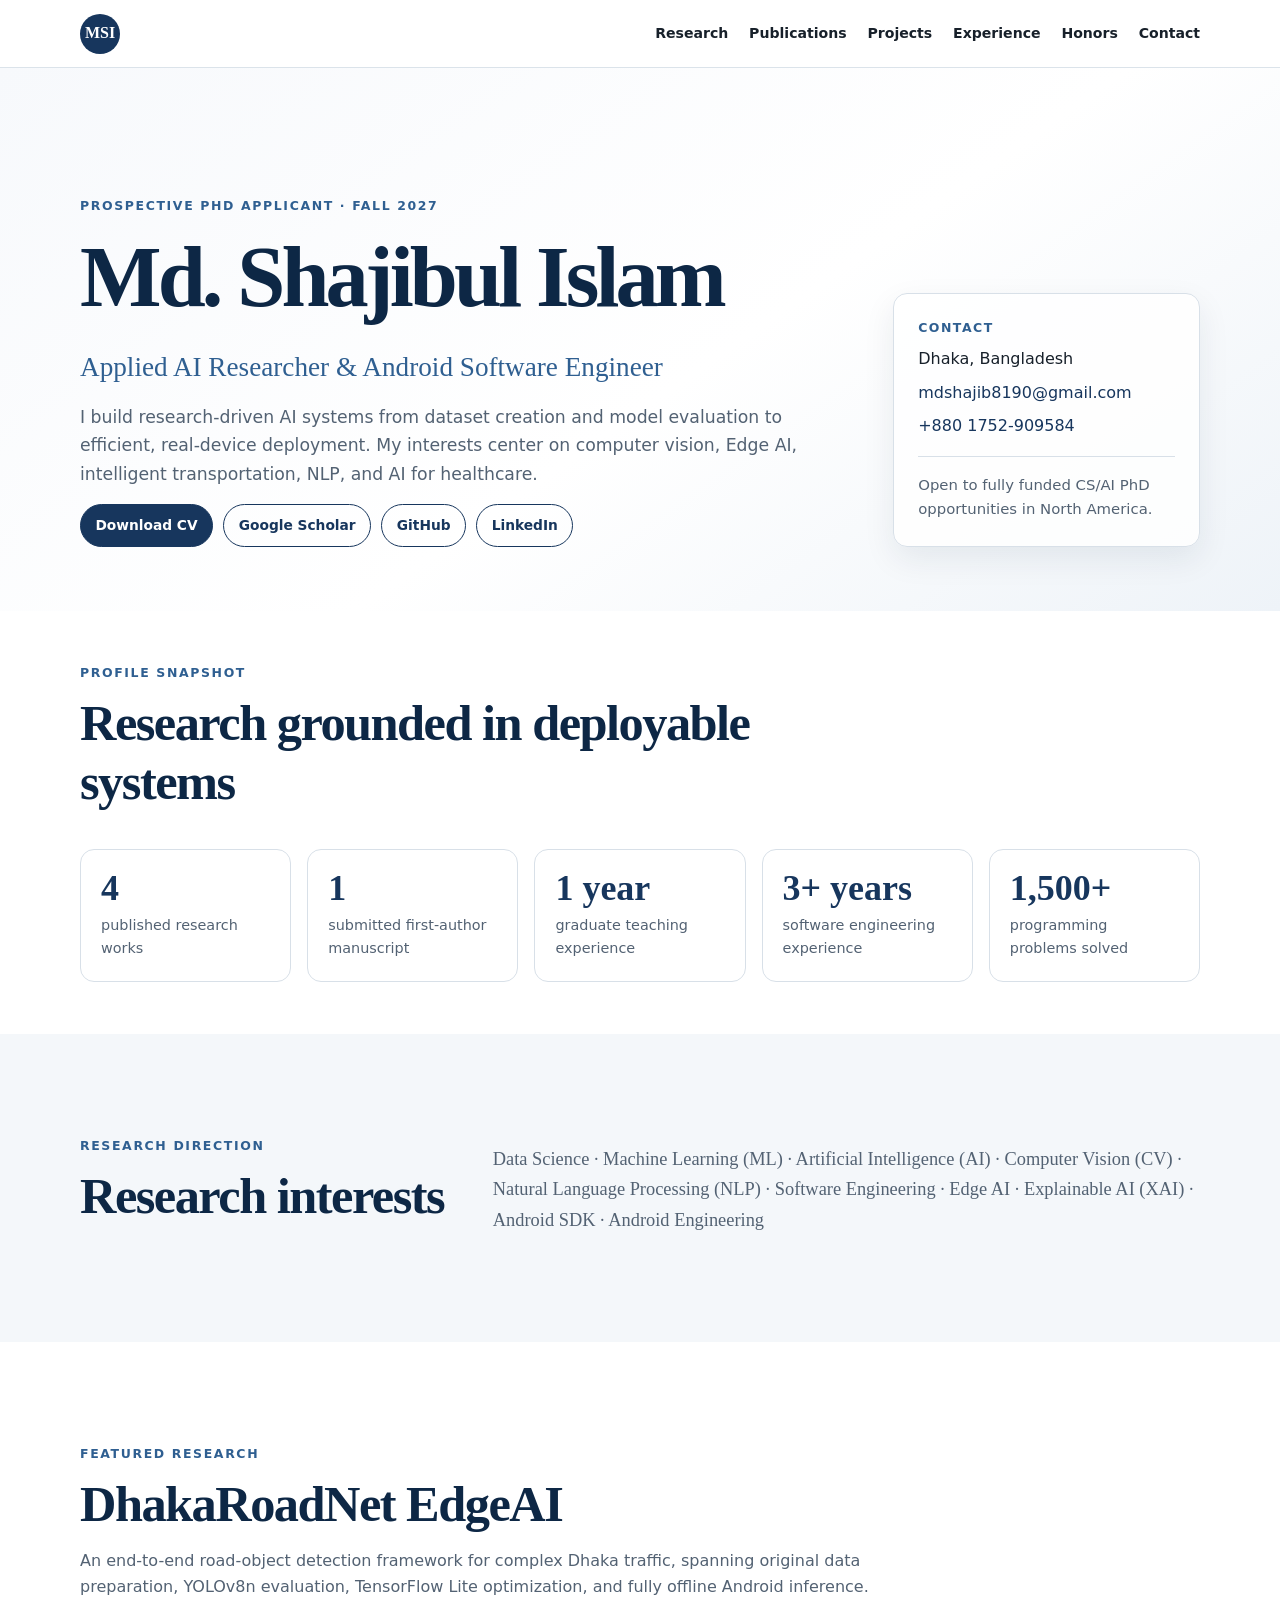
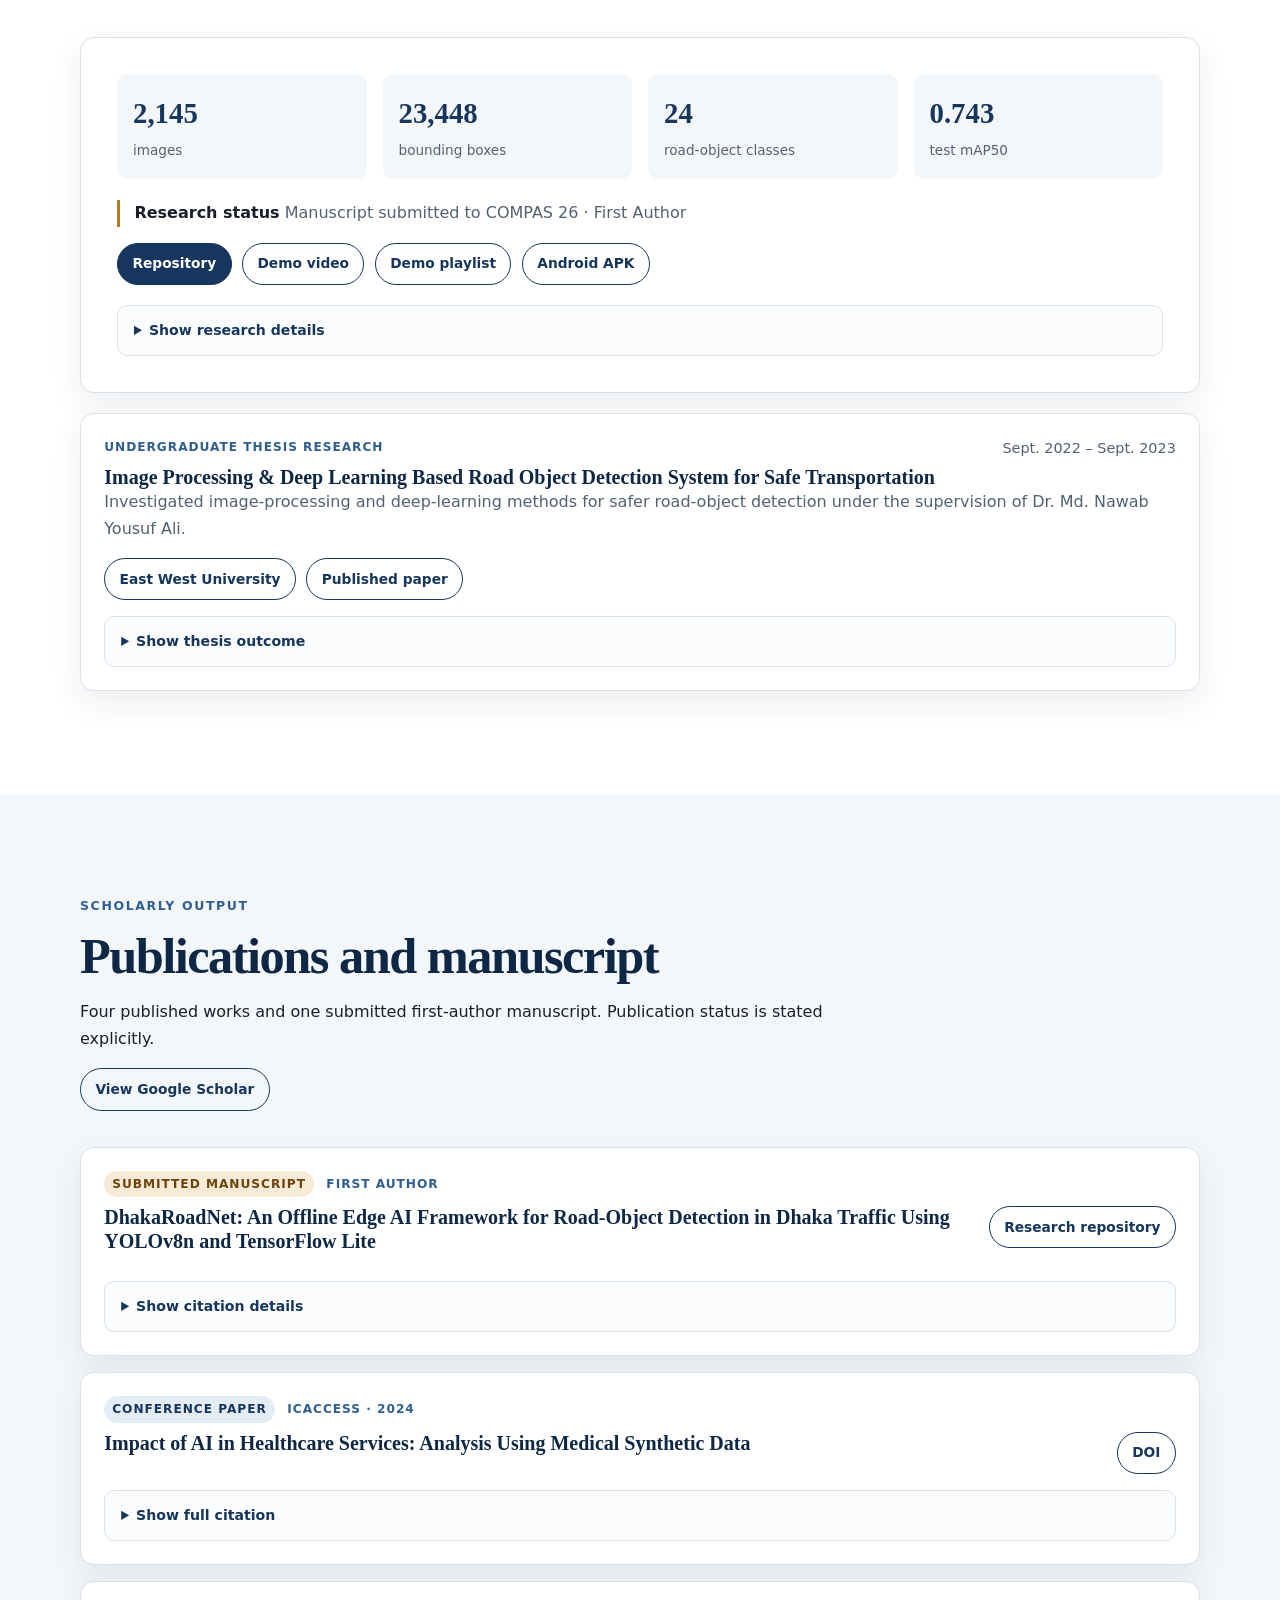
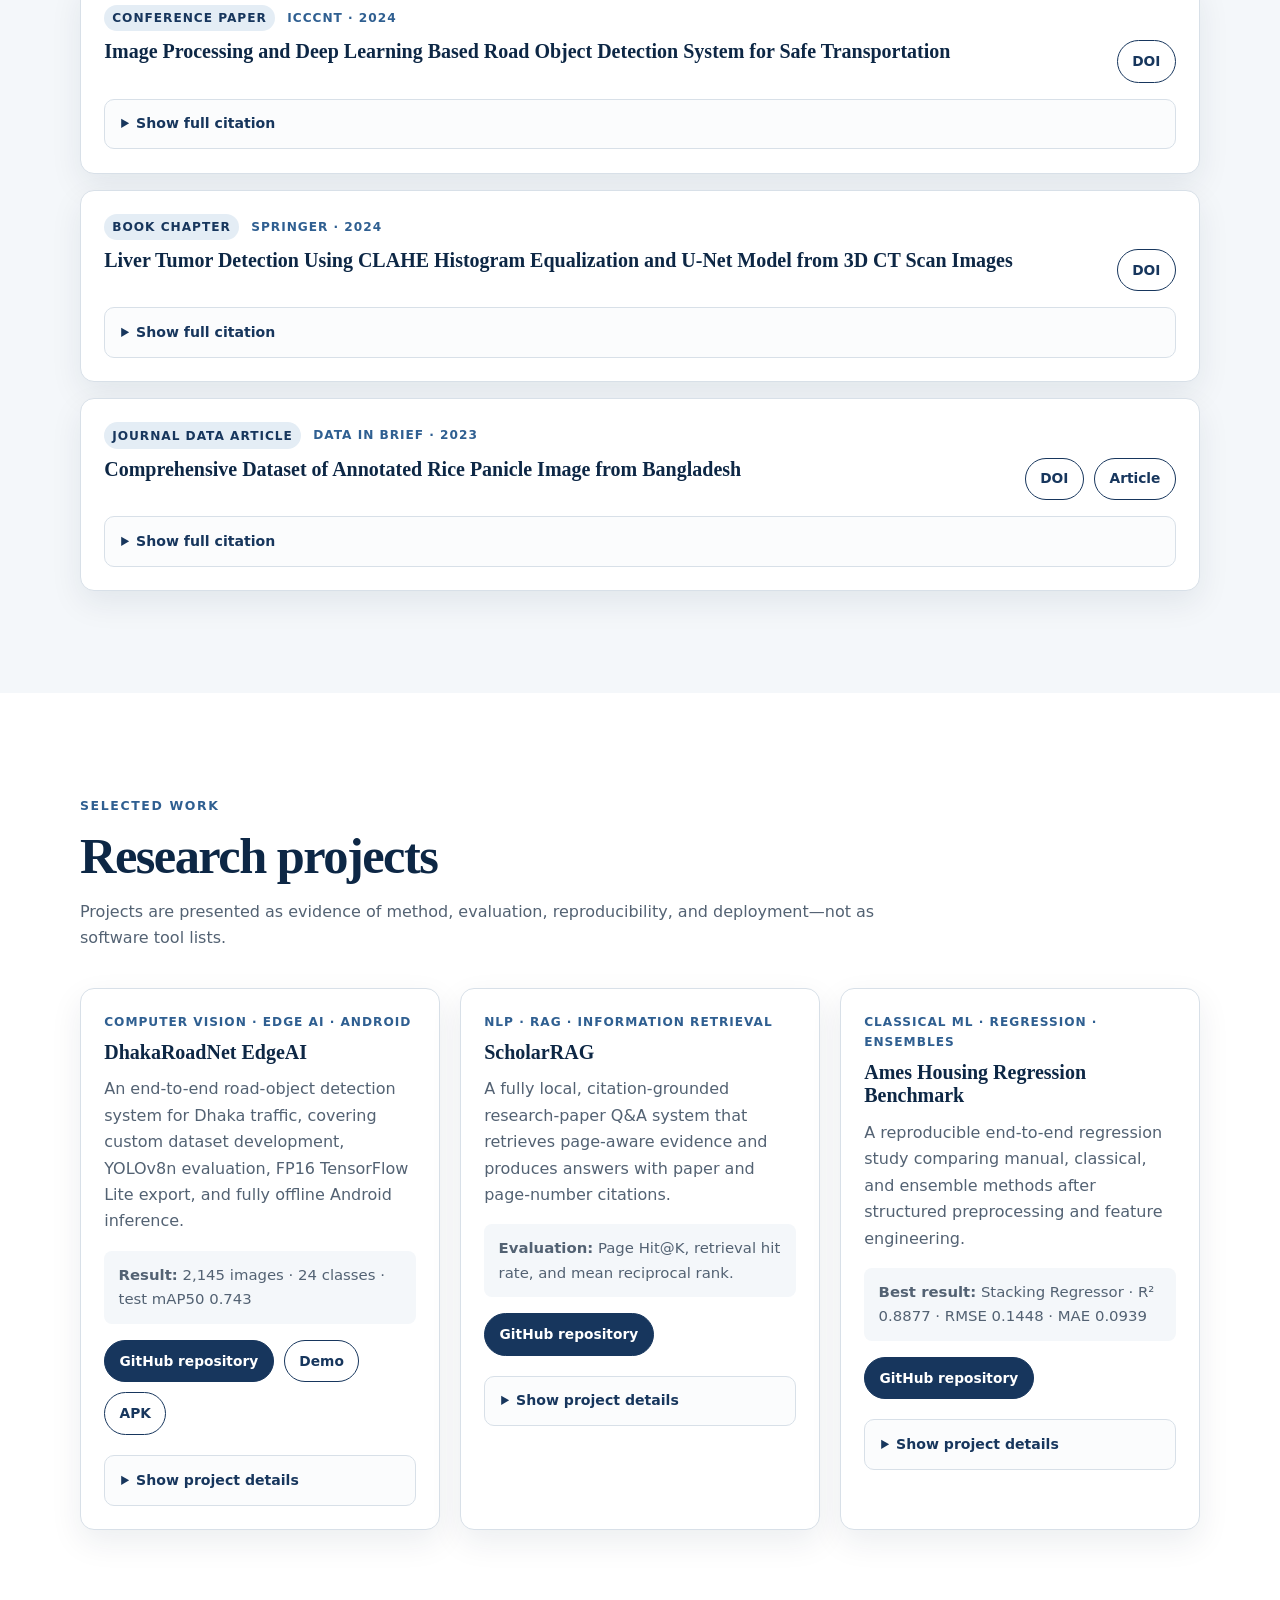
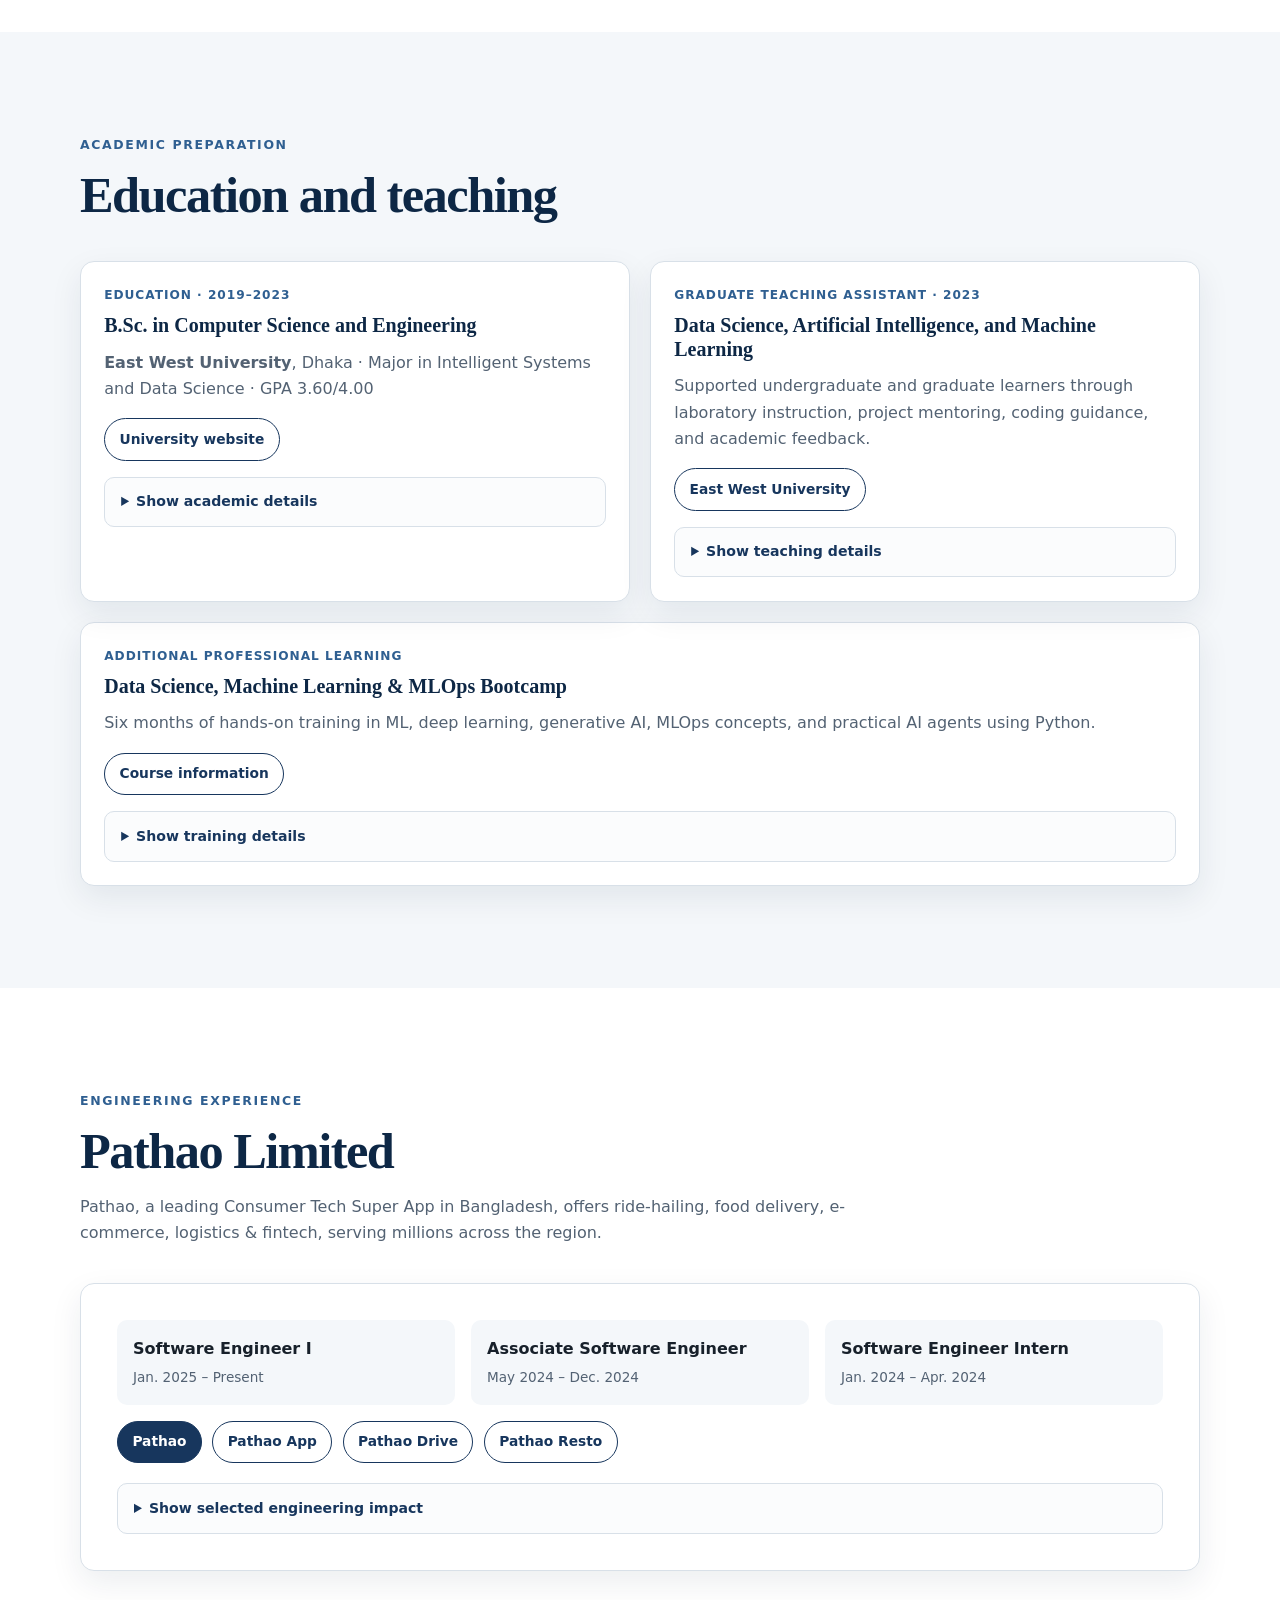
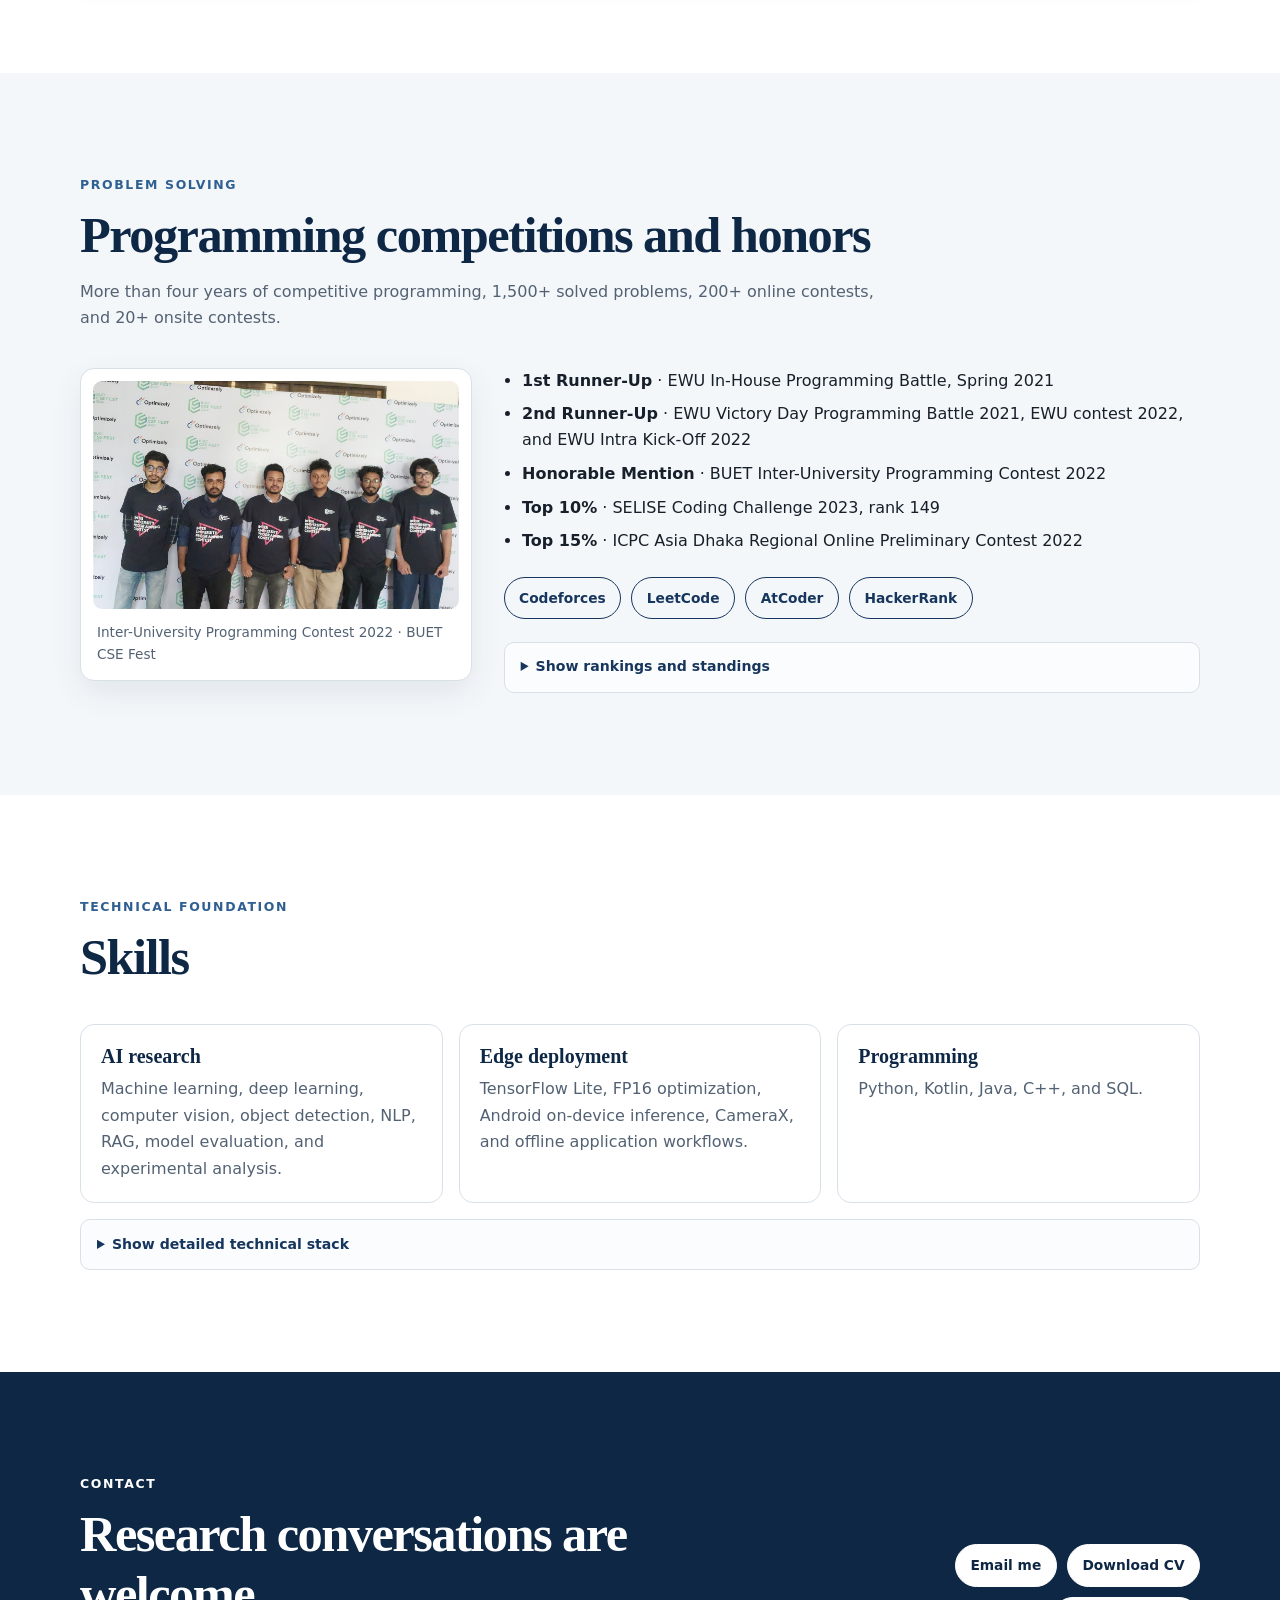
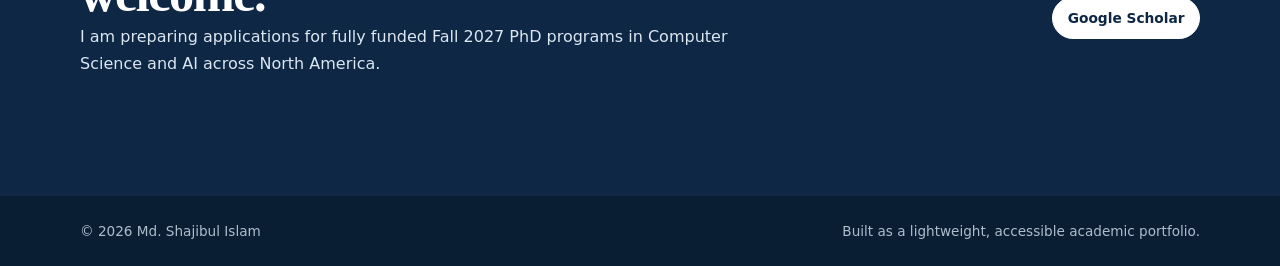
==== index.html @ d3da40a4 "Refine regional focus and Pathao links" ====
<!doctype html>
<html lang="en">
<head>
  <meta charset="utf-8">
  <meta name="viewport" content="width=device-width, initial-scale=1">
  <meta name="description" content="Academic portfolio of Md. Shajibul Islam, an applied AI researcher and software engineer working in computer vision, Edge AI, NLP, and intelligent transportation systems.">
  <meta name="author" content="Md. Shajibul Islam">
  <meta name="theme-color" content="#17365d">
  <meta property="og:title" content="Md. Shajibul Islam | Academic Portfolio">
  <meta property="og:description" content="Research, publications, teaching, and selected engineering work for Fall 2027 PhD applications.">
  <meta property="og:type" content="website">
  <meta property="og:url" content="https://shajibewucse19.github.io/portfolio/">
  <title>Md. Shajibul Islam | Academic Portfolio</title>
  <link rel="stylesheet" href="styles.css">
</head>
<body>
  <a class="skip-link" href="#main-content">Skip to main content</a>

  <header class="site-header">
    <nav class="nav container" aria-label="Primary navigation">
      <a class="nav-brand" href="#top" aria-label="Md. Shajibul Islam, home">MSI</a>
      <div class="nav-links">
        <a href="#research">Research</a>
        <a href="#publications">Publications</a>
        <a href="#projects">Projects</a>
        <a href="#experience">Experience</a>
        <a href="#honors">Honors</a>
        <a href="#contact">Contact</a>
      </div>
    </nav>
  </header>

  <main id="main-content">
    <section class="hero" id="top">
      <div class="container hero-grid">
        <div>
          <p class="eyebrow">Prospective PhD Applicant · Fall 2027</p>
          <h1>Md. Shajibul Islam</h1>
          <p class="hero-role">Applied AI Researcher &amp; Android Software Engineer</p>
          <p class="hero-copy">I build research-driven AI systems from dataset creation and model evaluation to efficient, real-device deployment. My interests center on computer vision, Edge AI, intelligent transportation, NLP, and AI for healthcare.</p>
          <div class="button-row hero-actions" aria-label="Primary profile links">
            <a class="button primary" href="assets/Md_Shajibul_Islam_CV.pdf" target="_blank" rel="noopener">Download CV</a>
            <a class="button" href="https://scholar.google.com/citations?user=aDyQxyoAAAAJ&amp;hl=en" target="_blank" rel="noopener">Google Scholar</a>
            <a class="button" href="https://github.com/ShajibEwuCse19" target="_blank" rel="noopener">GitHub</a>
            <a class="button" href="https://www.linkedin.com/in/shajibewucse19/" target="_blank" rel="noopener">LinkedIn</a>
          </div>
        </div>

        <aside class="contact-card" aria-label="Contact information">
          <p class="card-label">Contact</p>
          <p>Dhaka, Bangladesh</p>
          <p><a href="mailto:mdshajib8190@gmail.com">mdshajib8190@gmail.com</a></p>
          <p><a href="tel:+8801752909584">+880 1752-909584</a></p>
          <p class="availability">Open to fully funded CS/AI PhD opportunities in North America.</p>
        </aside>
      </div>
    </section>

    <section class="section compact-section" aria-labelledby="snapshot-title">
      <div class="container">
        <div class="section-heading">
          <p class="eyebrow">Profile snapshot</p>
          <h2 id="snapshot-title">Research grounded in deployable systems</h2>
        </div>
        <div class="stat-grid">
          <article class="stat"><strong>4</strong><span>published research works</span></article>
          <article class="stat"><strong>1</strong><span>submitted first-author manuscript</span></article>
          <article class="stat"><strong>1 year</strong><span>graduate teaching experience</span></article>
          <article class="stat"><strong>3+ years</strong><span>software engineering experience</span></article>
          <article class="stat"><strong>1,500+</strong><span>programming problems solved</span></article>
        </div>
      </div>
    </section>

    <section class="section soft" aria-labelledby="interests-title">
      <div class="container">
        <div class="section-heading inline-heading">
          <div>
            <p class="eyebrow">Research direction</p>
            <h2 id="interests-title">Research interests</h2>
          </div>
          <p>Data Science · Machine Learning (ML) · Artificial Intelligence (AI) · Computer Vision (CV) · Natural Language Processing (NLP) · Software Engineering · Edge AI · Explainable AI (XAI) · Android SDK · Android Engineering</p>
        </div>
      </div>
    </section>

    <section class="section" id="research" aria-labelledby="research-title">
      <div class="container">
        <div class="section-heading">
          <p class="eyebrow">Featured research</p>
          <h2 id="research-title">DhakaRoadNet EdgeAI</h2>
          <p>An end-to-end road-object detection framework for complex Dhaka traffic, spanning original data preparation, YOLOv8n evaluation, TensorFlow Lite optimization, and fully offline Android inference.</p>
        </div>

        <article class="feature-card">
          <div class="metric-grid" aria-label="DhakaRoadNet metrics">
            <div><strong>2,145</strong><span>images</span></div>
            <div><strong>23,448</strong><span>bounding boxes</span></div>
            <div><strong>24</strong><span>road-object classes</span></div>
            <div><strong>0.743</strong><span>test mAP50</span></div>
          </div>

          <p class="status"><span>Research status</span> Manuscript submitted to COMPAS 26 · First Author</p>

          <div class="button-row" aria-label="DhakaRoadNet links">
            <a class="button primary" href="https://github.com/ShajibEwuCse19/DhakaRoadNet-EdgeAI" target="_blank" rel="noopener">Repository</a>
            <a class="button" href="https://youtu.be/Eo7YuJk4OxI" target="_blank" rel="noopener">Demo video</a>
            <a class="button" href="https://youtube.com/playlist?list=PLGDauvi1YQZpz6C1_MwhnCCV78hUAxQ8P&amp;si=XkssZIbhC0CD2wXL" target="_blank" rel="noopener">Demo playlist</a>
            <a class="button" href="https://drive.google.com/file/d/1wwRxs1KPAC0pcS_NYQPe6BHcIzG3bBTd/view?usp=drive_link" target="_blank" rel="noopener">Android APK</a>
          </div>

          <details class="details-panel">
            <summary><span class="show-label">Show research details</span><span class="hide-label">Collapse research details</span></summary>
            <div class="details-content three-column">
              <div>
                <h3>Dataset</h3>
                <ul>
                  <li>1,754 training, 195 validation, and 196 test images.</li>
                  <li>Objects include buses, cars, people, rickshaws, motorbikes, potholes, crossings, speed breakers, CNGs, trucks, and vans.</li>
                  <li>Prepared and verified in YOLOv8 annotation format.</li>
                </ul>
              </div>
              <div>
                <h3>Model and evaluation</h3>
                <ul>
                  <li>YOLOv8n, 640 × 640 input, 120 epochs, batch size 16, AdamW.</li>
                  <li>3,015,528 parameters.</li>
                  <li>Validation mAP50: 0.798; test mAP50: 0.743.</li>
                  <li>Validation, testing, and weak-class analysis included.</li>
                </ul>
              </div>
              <div>
                <h3>Edge deployment</h3>
                <ul>
                  <li>Exported as TensorFlow Lite FP16 after Gradio testing.</li>
                  <li>Runs without a server or API dependency.</li>
                  <li>Supports gallery images, camera capture, live video, result saving, and annotation details.</li>
                </ul>
              </div>
            </div>
          </details>
        </article>

        <article class="entry-card thesis-card">
          <div class="entry-topline">
            <div>
              <p class="entry-type">Undergraduate thesis research</p>
              <h3>Image Processing &amp; Deep Learning Based Road Object Detection System for Safe Transportation</h3>
            </div>
            <span>Sept. 2022 – Sept. 2023</span>
          </div>
          <p>Investigated image-processing and deep-learning methods for safer road-object detection under the supervision of Dr. Md. Nawab Yousuf Ali.</p>
          <div class="button-row">
            <a class="button" href="https://www.ewubd.edu/" target="_blank" rel="noopener">East West University</a>
            <a class="button" href="https://doi.org/10.1109/ICCCNT61001.2024.10726014" target="_blank" rel="noopener">Published paper</a>
          </div>
          <details class="details-panel compact-details">
            <summary><span class="show-label">Show thesis outcome</span><span class="hide-label">Collapse thesis outcome</span></summary>
            <div class="details-content"><p>The thesis work subsequently appeared at the 2024 15th International Conference on Computing Communication and Networking Technologies (ICCCNT).</p></div>
          </details>
        </article>
      </div>
    </section>

    <section class="section soft" id="publications" aria-labelledby="publications-title">
      <div class="container">
        <div class="section-heading">
          <p class="eyebrow">Scholarly output</p>
          <h2 id="publications-title">Publications and manuscript</h2>
          <p>Four published works and one submitted first-author manuscript. Publication status is stated explicitly.</p>
          <div class="button-row"><a class="button" href="https://scholar.google.com/citations?user=aDyQxyoAAAAJ&amp;hl=en" target="_blank" rel="noopener">View Google Scholar</a></div>
        </div>

        <div class="publication-list">
          <article class="publication-card">
            <p class="publication-meta"><span class="badge submitted">Submitted manuscript</span> First Author</p>
            <h3>DhakaRoadNet: An Offline Edge AI Framework for Road-Object Detection in Dhaka Traffic Using YOLOv8n and TensorFlow Lite</h3>
            <div class="button-row"><a class="button" href="https://github.com/ShajibEwuCse19/DhakaRoadNet-EdgeAI" target="_blank" rel="noopener">Research repository</a></div>
            <details class="details-panel compact-details">
              <summary><span class="show-label">Show citation details</span><span class="hide-label">Collapse citation details</span></summary>
              <div class="details-content"><p>Manuscript submitted to COMPAS 26; First Author.</p></div>
            </details>
          </article>

          <article class="publication-card">
            <p class="publication-meta"><span class="badge">Conference paper</span> iCACCESS · 2024</p>
            <h3>Impact of AI in Healthcare Services: Analysis Using Medical Synthetic Data</h3>
            <div class="button-row"><a class="button" href="https://doi.org/10.1109/iCACCESS61735.2024.10499613" target="_blank" rel="noopener">DOI</a></div>
            <details class="details-panel compact-details">
              <summary><span class="show-label">Show full citation</span><span class="hide-label">Collapse full citation</span></summary>
              <div class="details-content"><p>R. Gani et al., “Impact of AI in Healthcare Services: Analysis Using Medical Synthetic Data,” <em>2024 International Conference on Advances in Computing, Communication, Electrical, and Smart Systems (iCACCESS)</em>, Dhaka, Bangladesh, 2024, pp. 1–6.</p></div>
            </details>
          </article>

          <article class="publication-card">
            <p class="publication-meta"><span class="badge">Conference paper</span> ICCCNT · 2024</p>
            <h3>Image Processing and Deep Learning Based Road Object Detection System for Safe Transportation</h3>
            <div class="button-row"><a class="button" href="https://doi.org/10.1109/ICCCNT61001.2024.10726014" target="_blank" rel="noopener">DOI</a></div>
            <details class="details-panel compact-details">
              <summary><span class="show-label">Show full citation</span><span class="hide-label">Collapse full citation</span></summary>
              <div class="details-content"><p>R. H. Prito, M. S. Hossain, <strong>M. S. Islam</strong>, M. Meem, and M. N. Y. Ali, “Image Processing and Deep Learning Based Road Object Detection System for Safe Transportation,” <em>2024 15th International Conference on Computing Communication and Networking Technologies (ICCCNT)</em>, Kamand, India, 2024, pp. 1–7.</p></div>
            </details>
          </article>

          <article class="publication-card">
            <p class="publication-meta"><span class="badge">Book chapter</span> Springer · 2024</p>
            <h3>Liver Tumor Detection Using CLAHE Histogram Equalization and U-Net Model from 3D CT Scan Images</h3>
            <div class="button-row"><a class="button" href="https://doi.org/10.1007/978-3-031-73324-6_9" target="_blank" rel="noopener">DOI</a></div>
            <details class="details-panel compact-details">
              <summary><span class="show-label">Show full citation</span><span class="hide-label">Collapse full citation</span></summary>
              <div class="details-content"><p>R. H. Prito, M. S. Hossain, <strong>M. S. Islam</strong>, M. Meem, and A. W. Reza, “Liver Tumor Detection Using CLAHE Histogram Equalization and U-Net Model from 3D CT Scan Images,” in <em>Intelligent Computing and Optimization</em>, Lecture Notes in Networks and Systems, vol. 1169, Springer, 2024.</p></div>
            </details>
          </article>

          <article class="publication-card">
            <p class="publication-meta"><span class="badge">Journal data article</span> Data in Brief · 2023</p>
            <h3>Comprehensive Dataset of Annotated Rice Panicle Image from Bangladesh</h3>
            <div class="button-row">
              <a class="button" href="https://doi.org/10.1016/j.dib.2023.109772" target="_blank" rel="noopener">DOI</a>
              <a class="button" href="https://www.sciencedirect.com/science/article/pii/S2352340923008399" target="_blank" rel="noopener">Article</a>
            </div>
            <details class="details-panel compact-details">
              <summary><span class="show-label">Show full citation</span><span class="hide-label">Collapse full citation</span></summary>
              <div class="details-content"><p>M. R. A. Rashid, M. S. Hossain, M. Fahim, <strong>M. S. Islam</strong>, T.-E. Alindo, R. H. Prito, M. S. A. Sheikh, M. S. Ali, M. Hasan, and M. Islam, “Comprehensive Dataset of Annotated Rice Panicle Image from Bangladesh,” <em>Data in Brief</em>, vol. 51, art. 109772, 2023.</p></div>
            </details>
          </article>
        </div>
      </div>
    </section>

    <section class="section" id="projects" aria-labelledby="projects-title">
      <div class="container">
        <div class="section-heading">
          <p class="eyebrow">Selected work</p>
          <h2 id="projects-title">Research projects</h2>
          <p>Projects are presented as evidence of method, evaluation, reproducibility, and deployment—not as software tool lists.</p>
        </div>

        <div class="card-grid project-grid">
          <article class="entry-card">
            <p class="entry-type">Computer Vision · Edge AI · Android</p>
            <h3>DhakaRoadNet EdgeAI</h3>
            <p>An end-to-end road-object detection system for Dhaka traffic, covering custom dataset development, YOLOv8n evaluation, FP16 TensorFlow Lite export, and fully offline Android inference.</p>
            <p class="result-line"><strong>Result:</strong> 2,145 images · 24 classes · test mAP50 0.743</p>
            <div class="button-row">
              <a class="button primary" href="https://github.com/ShajibEwuCse19/DhakaRoadNet-EdgeAI" target="_blank" rel="noopener">GitHub repository</a>
              <a class="button" href="https://youtu.be/Eo7YuJk4OxI" target="_blank" rel="noopener">Demo</a>
              <a class="button" href="https://drive.google.com/file/d/1wwRxs1KPAC0pcS_NYQPe6BHcIzG3bBTd/view?usp=drive_link" target="_blank" rel="noopener">APK</a>
            </div>
            <details class="details-panel">
              <summary><span class="show-label">Show project details</span><span class="hide-label">Collapse project details</span></summary>
              <div class="details-content">
                <ul>
                  <li>Prepared 23,448 annotated objects across 24 traffic-related classes.</li>
                  <li>Achieved validation mAP50 0.798 and test mAP50 0.743 with YOLOv8n.</li>
                  <li>Deployed gallery, camera, and live-video detection without a server dependency.</li>
                  <li>Manuscript submitted to COMPAS 26; First Author.</li>
                </ul>
              </div>
            </details>
          </article>

          <article class="entry-card">
            <p class="entry-type">NLP · RAG · Information Retrieval</p>
            <h3>ScholarRAG</h3>
            <p>A fully local, citation-grounded research-paper Q&amp;A system that retrieves page-aware evidence and produces answers with paper and page-number citations.</p>
            <p class="result-line"><strong>Evaluation:</strong> Page Hit@K, retrieval hit rate, and mean reciprocal rank.</p>
            <div class="button-row"><a class="button primary" href="https://github.com/ShajibEwuCse19/ScholarRAG-ChatBot" target="_blank" rel="noopener">GitHub repository</a></div>
            <details class="details-panel">
              <summary><span class="show-label">Show project details</span><span class="hide-label">Collapse project details</span></summary>
              <div class="details-content">
                <ul>
                  <li>Extracts PDF text with 1-based page metadata and creates overlapping chunks without mixing pages.</li>
                  <li>Uses all-MiniLM-L6-v2 embeddings, persistent ChromaDB storage, and semantic retrieval.</li>
                  <li>Integrates a local Ollama-hosted llama3.2:3b model for streamed, grounded answers.</li>
                  <li>Includes Gradio interaction, batch ingestion, retrieval evaluation, and offline automated tests with mocked dependencies.</li>
                  <li>Keeps papers, vectors, questions, and outputs on the user’s device.</li>
                </ul>
                <p class="workflow">PDF → page-aware chunks → embeddings → ChromaDB → retrieval → grounded prompt → local LLM → cited answer</p>
              </div>
            </details>
          </article>

          <article class="entry-card">
            <p class="entry-type">Classical ML · Regression · Ensembles</p>
            <h3>Ames Housing Regression Benchmark</h3>
            <p>A reproducible end-to-end regression study comparing manual, classical, and ensemble methods after structured preprocessing and feature engineering.</p>
            <p class="result-line"><strong>Best result:</strong> Stacking Regressor · R² 0.8877 · RMSE 0.1448 · MAE 0.0939</p>
            <div class="button-row"><a class="button primary" href="https://github.com/ShajibEwuCse19/Ames-Housing-Regression-Benchmark" target="_blank" rel="noopener">GitHub repository</a></div>
            <details class="details-panel">
              <summary><span class="show-label">Show project details</span><span class="hide-label">Collapse project details</span></summary>
              <div class="details-content">
                <ul>
                  <li>Implemented linear regression from scratch using gradient descent.</li>
                  <li>Compared linear regression, KNN, decision tree, SVR, and random forest models.</li>
                  <li>Evaluated AdaBoost, bagging, stacking, and voting ensembles.</li>
                  <li>Included model persistence, performance visualization, and reproducible notebooks.</li>
                </ul>
              </div>
            </details>
          </article>
        </div>
      </div>
    </section>

    <section class="section soft" id="education" aria-labelledby="education-title">
      <div class="container">
        <div class="section-heading">
          <p class="eyebrow">Academic preparation</p>
          <h2 id="education-title">Education and teaching</h2>
        </div>

        <div class="card-grid two-column-cards">
          <article class="entry-card">
            <p class="entry-type">Education · 2019–2023</p>
            <h3>B.Sc. in Computer Science and Engineering</h3>
            <p><strong>East West University</strong>, Dhaka · Major in Intelligent Systems and Data Science · GPA 3.60/4.00</p>
            <div class="button-row"><a class="button" href="https://www.ewubd.edu/" target="_blank" rel="noopener">University website</a></div>
            <details class="details-panel compact-details">
              <summary><span class="show-label">Show academic details</span><span class="hide-label">Collapse academic details</span></summary>
              <div class="details-content"><p><strong>Thesis:</strong> Image Processing &amp; Deep Learning Based Road Object Detection System for Safe Transportation.<br><strong>Supervisor:</strong> Dr. Md. Nawab Yousuf Ali.</p></div>
            </details>
          </article>

          <article class="entry-card">
            <p class="entry-type">Graduate Teaching Assistant · 2023</p>
            <h3>Data Science, Artificial Intelligence, and Machine Learning</h3>
            <p>Supported undergraduate and graduate learners through laboratory instruction, project mentoring, coding guidance, and academic feedback.</p>
            <div class="button-row"><a class="button" href="https://www.ewubd.edu/" target="_blank" rel="noopener">East West University</a></div>
            <details class="details-panel compact-details">
              <summary><span class="show-label">Show teaching details</span><span class="hide-label">Collapse teaching details</span></summary>
              <div class="details-content">
                <ul>
                  <li>Explained course concepts and practical applications in lab sessions.</li>
                  <li>Guided coding assignments, debugging, semester projects, and research papers.</li>
                  <li>Reviewed academic writing, citation practice, conference submissions, and journal manuscripts.</li>
                  <li>Encouraged critical thinking, peer learning, and collaborative project work.</li>
                </ul>
              </div>
            </details>
          </article>
        </div>

        <article class="entry-card learning-card">
          <p class="entry-type">Additional professional learning</p>
          <h3>Data Science, Machine Learning &amp; MLOps Bootcamp</h3>
          <p>Six months of hands-on training in ML, deep learning, generative AI, MLOps concepts, and practical AI agents using Python.</p>
          <div class="button-row"><a class="button" href="https://www.bongodev.com/courses/machine-learning" target="_blank" rel="noopener">Course information</a></div>
          <details class="details-panel compact-details">
            <summary><span class="show-label">Show training details</span><span class="hide-label">Collapse training details</span></summary>
            <div class="details-content"><p>Instructor: Masum Bhuiyan, Lecturer at Jahangirnagar University and former ML Engineer at Samsung Research.</p></div>
          </details>
        </article>
      </div>
    </section>

    <section class="section" id="experience" aria-labelledby="experience-title">
      <div class="container">
        <div class="section-heading">
          <p class="eyebrow">Engineering experience</p>
          <h2 id="experience-title">Pathao Limited</h2>
          <p>Pathao, a leading Consumer Tech Super App in Bangladesh, offers ride-hailing, food delivery, e-commerce, logistics &amp; fintech, serving millions across the region.</p>
        </div>

        <article class="feature-card experience-card">
          <div class="timeline-summary">
            <div><strong>Software Engineer I</strong><span>Jan. 2025 – Present</span></div>
            <div><strong>Associate Software Engineer</strong><span>May 2024 – Dec. 2024</span></div>
            <div><strong>Software Engineer Intern</strong><span>Jan. 2024 – Apr. 2024</span></div>
          </div>
          <div class="button-row">
            <a class="button primary" href="https://pathao.com/?lang=en" target="_blank" rel="noopener">Pathao</a>
            <a class="button" href="https://play.google.com/store/apps/details?id=com.pathao.user&amp;hl=en" target="_blank" rel="noopener">Pathao App</a>
            <a class="button" href="https://play.google.com/store/apps/details?id=com.pathao.driver&amp;hl=en" target="_blank" rel="noopener">Pathao Drive</a>
            <a class="button" href="https://play.google.com/store/apps/details?id=com.pathao.resto&amp;hl=en&amp;pli=1" target="_blank" rel="noopener">Pathao Resto</a>
          </div>
          <details class="details-panel">
            <summary><span class="show-label">Show selected engineering impact</span><span class="hide-label">Collapse engineering impact</span></summary>
            <div class="details-content two-column-detail">
              <div>
                <h3>Selected contributions</h3>
                <ul>
                  <li>Contributed to a PIN-based ride workflow designed to connect drivers and users under limited or unavailable user internet access.</li>
                  <li>Worked on pickup/destination selection, map polylines, rider availability, distance calculation, and fare-estimation integrations.</li>
                  <li>Supported faster driver onboarding and production ride-flow improvements.</li>
                  <li>Contributed to internal SDK reliability, transaction processing, and system visibility.</li>
                </ul>
              </div>
              <div>
                <h3>Engineering foundation</h3>
                <p>Kotlin, Java, Android SDK, Jetpack Compose, Coroutines and Flow, Retrofit, OkHttp, Room, Dagger/Hilt, MVVM/MVP/MVI, concurrency, background work, and performance optimization.</p>
              </div>
            </div>
          </details>
        </article>
      </div>
    </section>

    <section class="section soft" id="honors" aria-labelledby="honors-title">
      <div class="container">
        <div class="section-heading">
          <p class="eyebrow">Problem solving</p>
          <h2 id="honors-title">Programming competitions and honors</h2>
          <p>More than four years of competitive programming, 1,500+ solved problems, 200+ online contests, and 20+ onsite contests.</p>
        </div>

        <div class="honors-layout">
          <figure class="honors-photo">
            <img src="assets/buet-cse-fest.jpg" alt="Md. Shajibul Islam participating in the 2022 BUET CSE Fest Inter-University Programming Contest" loading="lazy">
            <figcaption>Inter-University Programming Contest 2022 · BUET CSE Fest</figcaption>
          </figure>

          <div>
            <ul class="highlight-list">
              <li><strong>1st Runner-Up</strong> · EWU In-House Programming Battle, Spring 2021</li>
              <li><strong>2nd Runner-Up</strong> · EWU Victory Day Programming Battle 2021, EWU contest 2022, and EWU Intra Kick-Off 2022</li>
              <li><strong>Honorable Mention</strong> · BUET Inter-University Programming Contest 2022</li>
              <li><strong>Top 10%</strong> · SELISE Coding Challenge 2023, rank 149</li>
              <li><strong>Top 15%</strong> · ICPC Asia Dhaka Regional Online Preliminary Contest 2022</li>
            </ul>

            <div class="button-row profile-buttons" aria-label="Competitive programming profiles">
              <a class="button" href="https://codeforces.com/profile/Sparr0w_2023" target="_blank" rel="noopener">Codeforces</a>
              <a class="button" href="https://leetcode.com/u/ShajibEwuCse19/" target="_blank" rel="noopener">LeetCode</a>
              <a class="button" href="https://atcoder.jp/users/ShajibEwuCse19" target="_blank" rel="noopener">AtCoder</a>
              <a class="button" href="https://www.hackerrank.com/profile/ShajibEwuCse19" target="_blank" rel="noopener">HackerRank</a>
            </div>

            <details class="details-panel">
              <summary><span class="show-label">Show rankings and standings</span><span class="hide-label">Collapse rankings and standings</span></summary>
              <div class="details-content">
                <div class="standing-links">
                  <a href="https://toph.co/c/selise-coding-challenge-2023/standings?start=0" target="_blank" rel="noopener">SELISE 2023 standings</a>
                  <a href="https://coderoj.com/c/ewu-intra-kick-off-contest-fall-2022/arena/standings" target="_blank" rel="noopener">EWU Kick-Off 2022 standings</a>
                  <a href="https://www.coderoj.com/c/ewu-in-house-battle-2021/standings" target="_blank" rel="noopener">EWU Victory Day 2021 standings</a>
                  <a href="https://coderoj.com/c/ieee-day-ewu-cs-branch-programming-contest-2021/arena/standings" target="_blank" rel="noopener">IEEE Day 2021 standings</a>
                  <a href="https://toph.co/c/ewu-in-house-programming-battle-spring-2021/standings" target="_blank" rel="noopener">EWU Spring 2021 standings</a>
                </div>
                <p>Additional result: 4th in the junior section and 10th individually at the IEEE Day EWU Student Branch Programming Contest 2021.</p>
              </div>
            </details>
          </div>
        </div>
      </div>
    </section>

    <section class="section" id="skills" aria-labelledby="skills-title">
      <div class="container">
        <div class="section-heading">
          <p class="eyebrow">Technical foundation</p>
          <h2 id="skills-title">Skills</h2>
        </div>
        <div class="skill-grid">
          <article><h3>AI research</h3><p>Machine learning, deep learning, computer vision, object detection, NLP, RAG, model evaluation, and experimental analysis.</p></article>
          <article><h3>Edge deployment</h3><p>TensorFlow Lite, FP16 optimization, Android on-device inference, CameraX, and offline application workflows.</p></article>
          <article><h3>Programming</h3><p>Python, Kotlin, Java, C++, and SQL.</p></article>
        </div>
        <details class="details-panel skills-details">
          <summary><span class="show-label">Show detailed technical stack</span><span class="hide-label">Collapse technical stack</span></summary>
          <div class="details-content three-column">
            <div><h3>ML and data</h3><p>PyTorch, scikit-learn, OpenCV, YOLOv8, NumPy, pandas, preprocessing, EDA, feature engineering, classical ML, ensembles, hyperparameter tuning, imbalance handling, and reproducibility.</p></div>
            <div><h3>NLP and retrieval</h3><p>Sentence Transformers, ChromaDB, Ollama, PyMuPDF, semantic search, page-aware chunking, retrieval evaluation, and grounded generation.</p></div>
            <div><h3>Software systems</h3><p>Android SDK, Jetpack Compose, Coroutines, Flow, Retrofit, OkHttp, Room, Dagger/Hilt, REST APIs, Git/GitHub, Gradio, Jupyter, Colab, Firebase, and LaTeX.</p></div>
          </div>
        </details>
      </div>
    </section>

    <section class="section contact-section" id="contact" aria-labelledby="contact-title">
      <div class="container contact-layout">
        <div>
          <p class="eyebrow">Contact</p>
          <h2 id="contact-title">Research conversations are welcome.</h2>
          <p>I am preparing applications for fully funded Fall 2027 PhD programs in Computer Science and AI across North America.</p>
        </div>
        <div class="button-row contact-actions">
          <a class="button light" href="mailto:mdshajib8190@gmail.com">Email me</a>
          <a class="button light" href="assets/Md_Shajibul_Islam_CV.pdf" target="_blank" rel="noopener">Download CV</a>
          <a class="button light" href="https://scholar.google.com/citations?user=aDyQxyoAAAAJ&amp;hl=en" target="_blank" rel="noopener">Google Scholar</a>
        </div>
      </div>
    </section>
  </main>

  <footer class="site-footer">
    <div class="container footer-layout">
      <p>© 2026 Md. Shajibul Islam</p>
      <p>Built as a lightweight, accessible academic portfolio.</p>
    </div>
  </footer>
</body>
</html>
---- styles.css ----
:root {
  --navy: #17365d;
  --navy-dark: #0d2745;
  --blue: #2f5f91;
  --ink: #17202a;
  --muted: #536273;
  --line: #d8e0e8;
  --soft: #f4f7fa;
  --white: #ffffff;
  --accent: #b77824;
  --shadow: 0 12px 32px rgba(13, 39, 69, 0.08);
  --radius: 14px;
  --max-width: 1120px;
}

* { box-sizing: border-box; }
html { scroll-behavior: smooth; scroll-padding-top: 5rem; }
body {
  margin: 0;
  color: var(--ink);
  background: var(--white);
  font-family: Inter, ui-sans-serif, system-ui, -apple-system, BlinkMacSystemFont, "Segoe UI", sans-serif;
  font-size: 1rem;
  line-height: 1.65;
}

img { display: block; max-width: 100%; }
a { color: var(--navy); text-decoration: none; }
a:hover { color: var(--blue); }
h1, h2, h3 { margin: 0; color: var(--navy-dark); font-family: Georgia, "Times New Roman", serif; line-height: 1.18; }
h1 { max-width: none; font-size: clamp(1.8rem, 7vw, 5.4rem); letter-spacing: -0.045em; white-space: nowrap; }
h2 { font-size: clamp(2rem, 4vw, 3.15rem); letter-spacing: -0.03em; }
h3 { font-size: 1.25rem; }
p { margin: 0 0 1rem; }
ul { margin: 0; padding-left: 1.25rem; }
li + li { margin-top: 0.45rem; }

.container { width: min(calc(100% - 2rem), var(--max-width)); margin-inline: auto; }
.skip-link { position: fixed; top: -5rem; left: 1rem; z-index: 100; padding: 0.75rem 1rem; color: var(--white); background: var(--navy-dark); border-radius: 0.4rem; }
.skip-link:focus { top: 1rem; }

.site-header { position: sticky; top: 0; z-index: 20; border-bottom: 1px solid rgba(216, 224, 232, 0.9); background: rgba(255, 255, 255, 0.94); backdrop-filter: blur(12px); }
.nav { min-height: 4.2rem; display: flex; align-items: center; justify-content: space-between; gap: 1rem; }
.nav-brand { width: 2.5rem; height: 2.5rem; display: grid; place-items: center; color: var(--white); background: var(--navy); border-radius: 50%; font-family: Georgia, "Times New Roman", serif; font-weight: 700; text-decoration: none; }
.nav-brand:hover { color: var(--white); background: var(--blue); }
.nav-links { display: flex; align-items: center; gap: 1.3rem; overflow-x: auto; scrollbar-width: none; }
.nav-links::-webkit-scrollbar { display: none; }
.nav-links a { color: var(--ink); font-size: 0.88rem; font-weight: 650; text-decoration: none; white-space: nowrap; }
.nav-links a:hover { color: var(--blue); }

.hero { padding: clamp(4rem, 10vw, 8rem) 0 4rem; background: linear-gradient(145deg, #f7f9fc 0%, #fff 55%, #eef3f8 100%); }
.hero-grid { display: grid; grid-template-columns: minmax(0, 1.8fr) minmax(250px, 0.75fr); gap: clamp(2rem, 6vw, 5rem); align-items: end; }
.eyebrow { margin-bottom: 0.65rem; color: var(--blue); font-size: 0.78rem; font-weight: 800; letter-spacing: 0.13em; text-transform: uppercase; }
.hero-role { margin: 1rem 0 0.8rem; color: var(--blue); font-family: Georgia, "Times New Roman", serif; font-size: clamp(1.25rem, 2.5vw, 1.7rem); }
.hero-copy { max-width: 740px; color: var(--muted); font-size: 1.08rem; }
.hero-actions { margin-top: 1.5rem; }
.contact-card { padding: 1.5rem; border: 1px solid var(--line); background: rgba(255, 255, 255, 0.85); border-radius: var(--radius); box-shadow: var(--shadow); }
.contact-card p { margin-bottom: 0.45rem; }
.contact-card .card-label { color: var(--blue); font-size: 0.78rem; font-weight: 800; letter-spacing: 0.12em; text-transform: uppercase; }
.contact-card .availability { margin: 1rem 0 0; padding-top: 1rem; border-top: 1px solid var(--line); color: var(--muted); font-size: 0.93rem; }

.section { padding: clamp(4rem, 8vw, 6.5rem) 0; }
.compact-section { padding: 3.25rem 0; }
.soft { background: var(--soft); }
.section-heading { max-width: 820px; margin-bottom: 2.25rem; }
.section-heading h2 { margin-bottom: 0.8rem; }
.section-heading > p:last-child { color: var(--muted); }
.inline-heading { max-width: none; display: grid; grid-template-columns: minmax(250px, 0.7fr) minmax(0, 1.3fr); gap: 2rem; align-items: end; margin-bottom: 0; }
.inline-heading p:last-child { margin-bottom: 0.3rem; font-family: Georgia, "Times New Roman", serif; font-size: 1.15rem; }

.stat-grid { display: grid; grid-template-columns: repeat(auto-fit, minmax(185px, 1fr)); gap: 1rem; }
.stat { min-height: 130px; display: flex; flex-direction: column; justify-content: center; padding: 1.25rem; border: 1px solid var(--line); border-radius: var(--radius); }
.stat strong { color: var(--navy); font-family: Georgia, "Times New Roman", serif; font-size: 2.25rem; line-height: 1; }
.stat span { margin-top: 0.5rem; color: var(--muted); font-size: 0.9rem; }

.feature-card, .entry-card, .publication-card { border: 1px solid var(--line); background: var(--white); border-radius: var(--radius); box-shadow: var(--shadow); }
.feature-card { padding: clamp(1.35rem, 4vw, 2.25rem); }
.entry-card, .publication-card { padding: 1.45rem; }
.thesis-card, .learning-card { margin-top: 1.25rem; }
.metric-grid { display: grid; grid-template-columns: repeat(4, 1fr); gap: 1rem; }
.metric-grid > div { padding: 1rem; background: var(--soft); border-radius: 10px; }
.metric-grid strong { display: block; color: var(--navy); font-family: Georgia, "Times New Roman", serif; font-size: 1.8rem; }
.metric-grid span { color: var(--muted); font-size: 0.85rem; }
.status { margin: 1.3rem 0 1rem; padding-left: 0.9rem; border-left: 3px solid var(--accent); color: var(--muted); }
.status span { color: var(--ink); font-weight: 750; }

.button-row { display: flex; flex-wrap: wrap; gap: 0.65rem; margin-top: 1rem; }
.button { display: inline-flex; min-height: 2.45rem; align-items: center; justify-content: center; padding: 0.55rem 0.9rem; border: 1px solid var(--navy); color: var(--navy); background: transparent; border-radius: 999px; font-size: 0.86rem; font-weight: 750; text-decoration: none; transition: background 150ms ease, color 150ms ease, transform 150ms ease; }
.button:hover { color: var(--white); background: var(--navy); transform: translateY(-1px); }
.button.primary { color: var(--white); background: var(--navy); }
.button.primary:hover { background: var(--blue); }
.button.light { color: var(--navy-dark); border-color: var(--white); background: var(--white); }
.button.light:hover { color: var(--white); background: transparent; }

.details-panel { margin-top: 1.25rem; border: 1px solid var(--line); background: #fbfcfd; border-radius: 10px; overflow: clip; }
.details-panel summary { padding: 0.8rem 1rem; color: var(--navy); font-size: 0.88rem; font-weight: 800; cursor: pointer; list-style-position: inside; user-select: none; }
.details-panel summary:hover { background: #eef3f7; }
.details-panel[open] summary { border-bottom: 1px solid var(--line); background: #eef3f7; }
.details-content { padding: 1.2rem; color: var(--muted); }
.details-content p:last-child { margin-bottom: 0; }
.details-content h3 { margin-bottom: 0.65rem; font-size: 1.05rem; }
.hide-label { display: none; }
.details-panel[open] .show-label { display: none; }
.details-panel[open] .hide-label { display: inline; }
.compact-details { margin-top: 1rem; }
.three-column { display: grid; grid-template-columns: repeat(3, 1fr); gap: 1.5rem; }
.two-column-detail { display: grid; grid-template-columns: 1.25fr 0.75fr; gap: 2rem; }

.entry-topline { display: flex; justify-content: space-between; gap: 1.5rem; }
.entry-topline > span { color: var(--muted); font-size: 0.9rem; white-space: nowrap; }
.entry-type, .publication-meta { margin-bottom: 0.55rem; color: var(--blue); font-size: 0.76rem; font-weight: 800; letter-spacing: 0.08em; text-transform: uppercase; }
.entry-card > h3, .publication-card > h3 { margin-bottom: 0.75rem; }
.entry-card > p:not(.entry-type):not(.result-line) { color: var(--muted); }
.result-line { margin-top: 1rem; padding: 0.75rem 0.9rem; background: var(--soft); border-radius: 8px; color: var(--muted); font-size: 0.93rem; }
.workflow { margin-top: 1rem; padding: 0.8rem; color: var(--navy); background: #eaf0f6; border-radius: 8px; font-weight: 700; }

.publication-list { display: grid; gap: 1rem; }
.publication-card { display: grid; grid-template-columns: minmax(0, 1fr) auto; column-gap: 1.25rem; align-items: start; }
.publication-card .publication-meta { grid-column: 1 / -1; }
.publication-card .button-row { grid-column: 2; grid-row: 2; margin-top: 0; }
.publication-card .details-panel { grid-column: 1 / -1; }
.badge { display: inline-block; margin-right: 0.45rem; padding: 0.2rem 0.5rem; color: var(--navy); background: #e4edf5; border-radius: 999px; }
.badge.submitted { color: #6d430c; background: #f8ead7; }

.card-grid { display: grid; gap: 1.25rem; }
.two-column-cards { grid-template-columns: repeat(2, 1fr); }
.project-grid { grid-template-columns: repeat(3, minmax(0, 1fr)); }
.timeline-summary { display: grid; grid-template-columns: repeat(3, 1fr); gap: 1rem; }
.timeline-summary > div { padding: 1rem; background: var(--soft); border-radius: 10px; }
.timeline-summary strong, .timeline-summary span { display: block; }
.timeline-summary span { margin-top: 0.25rem; color: var(--muted); font-size: 0.85rem; }

.honors-layout { display: grid; grid-template-columns: minmax(260px, 0.72fr) minmax(0, 1.28fr); gap: 2rem; align-items: start; }
.honors-photo { margin: 0; padding: 0.75rem; border: 1px solid var(--line); background: var(--white); border-radius: var(--radius); box-shadow: var(--shadow); }
.honors-photo img { width: 100%; aspect-ratio: 16 / 10; object-fit: cover; border-radius: 9px; }
.honors-photo figcaption { padding: 0.75rem 0.25rem 0.15rem; color: var(--muted); font-size: 0.85rem; }
.highlight-list { padding-left: 1.15rem; }
.profile-buttons { margin: 1.4rem 0; }
.standing-links { display: flex; flex-wrap: wrap; gap: 0.65rem 1rem; margin-bottom: 1rem; }
.standing-links a { font-weight: 700; }

.skill-grid { display: grid; grid-template-columns: repeat(3, 1fr); gap: 1rem; }
.skill-grid article { padding: 1.25rem; border: 1px solid var(--line); border-radius: var(--radius); }
.skill-grid h3 { margin-bottom: 0.5rem; }
.skill-grid p { margin: 0; color: var(--muted); }
.skills-details { margin-top: 1rem; }

.contact-section { color: var(--white); background: var(--navy-dark); }
.contact-section h2, .contact-section .eyebrow { color: var(--white); }
.contact-section p { color: #dbe6f1; }
.contact-layout { display: grid; grid-template-columns: minmax(0, 1.3fr) minmax(280px, 0.7fr); gap: 2rem; align-items: center; }
.contact-actions { justify-content: flex-end; }
.site-footer { padding: 1.5rem 0; color: var(--muted); background: #091d33; }
.footer-layout { display: flex; justify-content: space-between; gap: 1rem; }
.footer-layout p { margin: 0; color: #aebdcb; font-size: 0.85rem; }

:focus-visible { outline: 3px solid #e0a14a; outline-offset: 3px; }

@media (max-width: 860px) {
  .hero-grid, .inline-heading, .honors-layout, .contact-layout { grid-template-columns: 1fr; }
  .stat-grid, .metric-grid { grid-template-columns: repeat(2, 1fr); }
  .three-column, .timeline-summary, .project-grid { grid-template-columns: 1fr; }
  .contact-actions { justify-content: flex-start; }
}

@media (max-width: 680px) {
  .nav { align-items: flex-start; padding-block: 0.75rem; }
  .nav-links { width: calc(100vw - 5.5rem); padding-top: 0.55rem; }
  .hero { padding-top: 3.5rem; }
  .two-column-cards, .skill-grid, .two-column-detail { grid-template-columns: 1fr; }
  .publication-card { grid-template-columns: 1fr; }
  .publication-card .button-row { grid-column: 1; grid-row: auto; margin-top: 1rem; }
  .entry-topline { display: block; }
  .entry-topline > span { display: block; margin-top: 0.5rem; }
  .footer-layout { display: block; }
  .footer-layout p + p { margin-top: 0.3rem; }
}

@media (max-width: 430px) {
  .stat-grid, .metric-grid { grid-template-columns: 1fr; }
  .button { width: 100%; }
}

@media (prefers-reduced-motion: reduce) {
  html { scroll-behavior: auto; }
  *, *::before, *::after { transition-duration: 0.01ms !important; }
}

@media print {
  .site-header, .button-row, .details-panel summary, .site-footer { display: none !important; }
  .details-panel:not([open]) > .details-content { display: block; }
  .section { padding: 1.5rem 0; }
  .hero { padding: 1rem 0; background: none; }
  .feature-card, .entry-card, .publication-card { box-shadow: none; break-inside: avoid; }
  a { color: #000; text-decoration: none; }
}
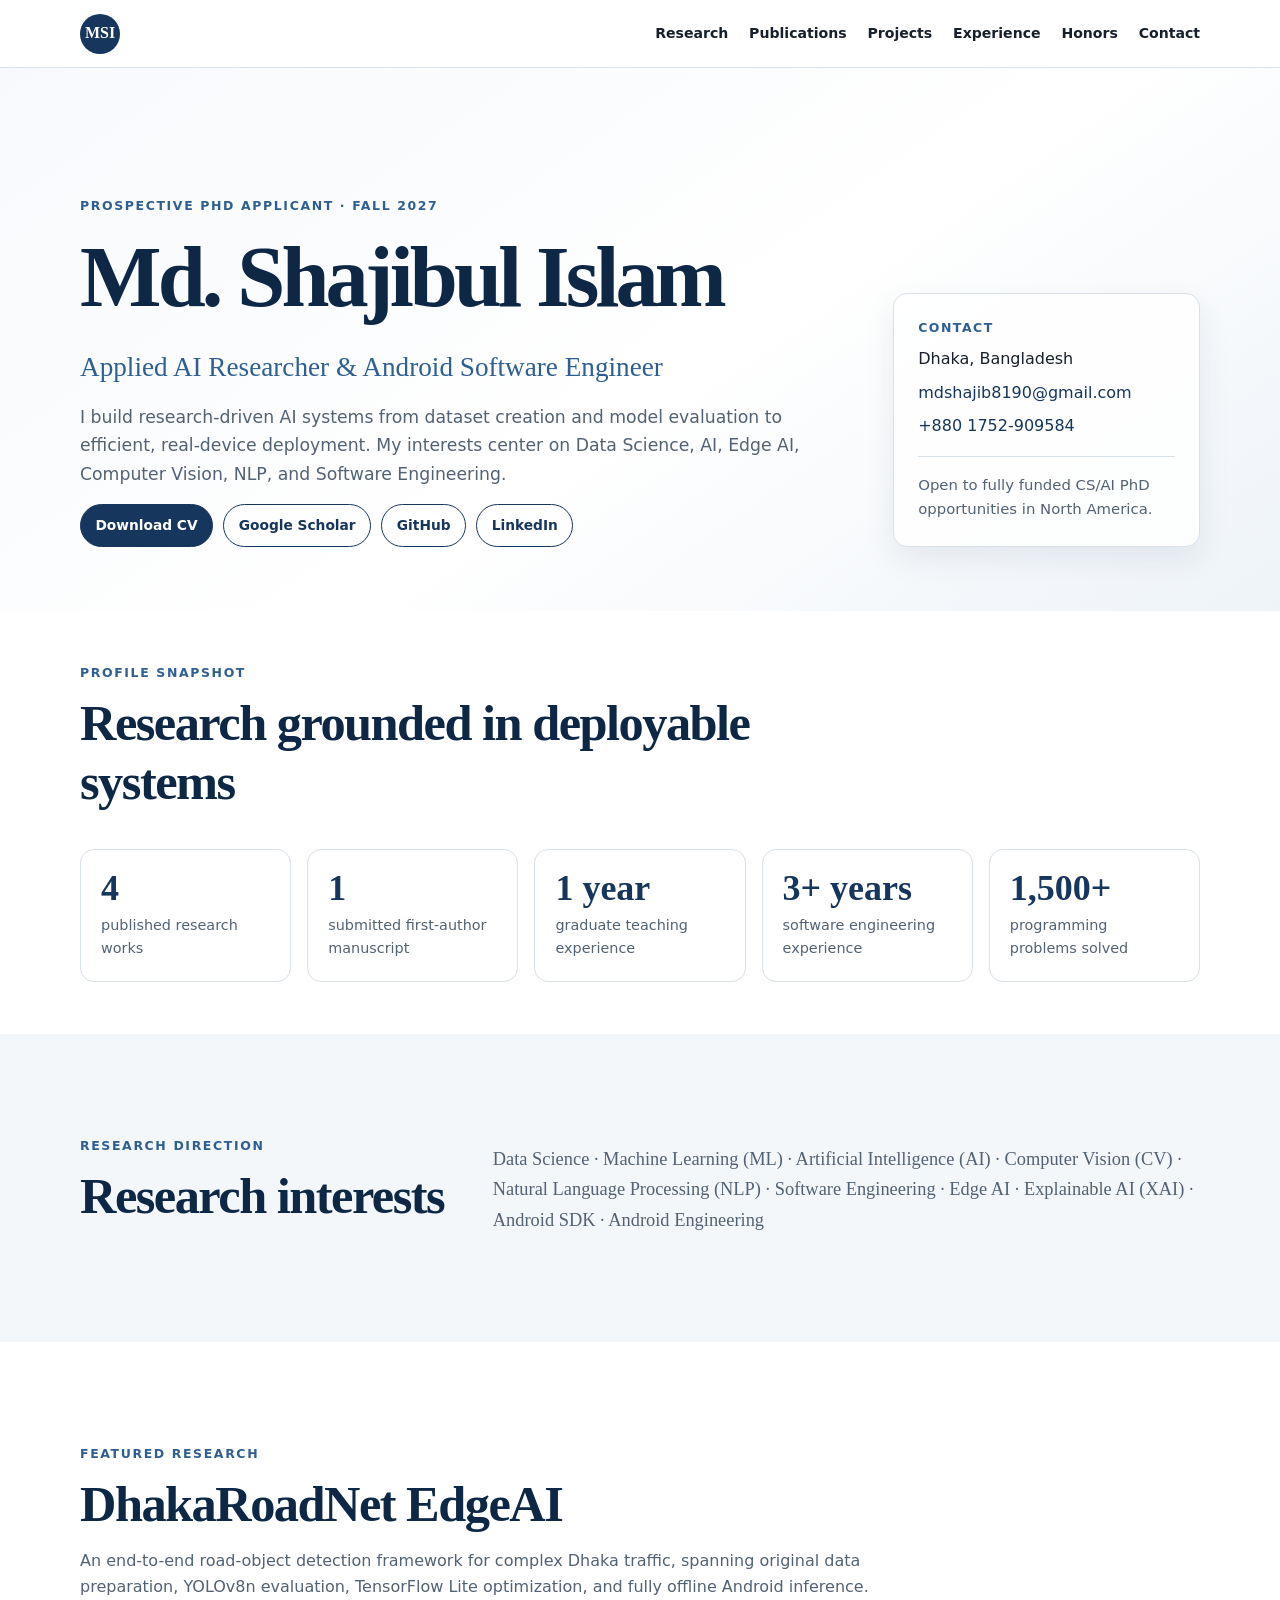
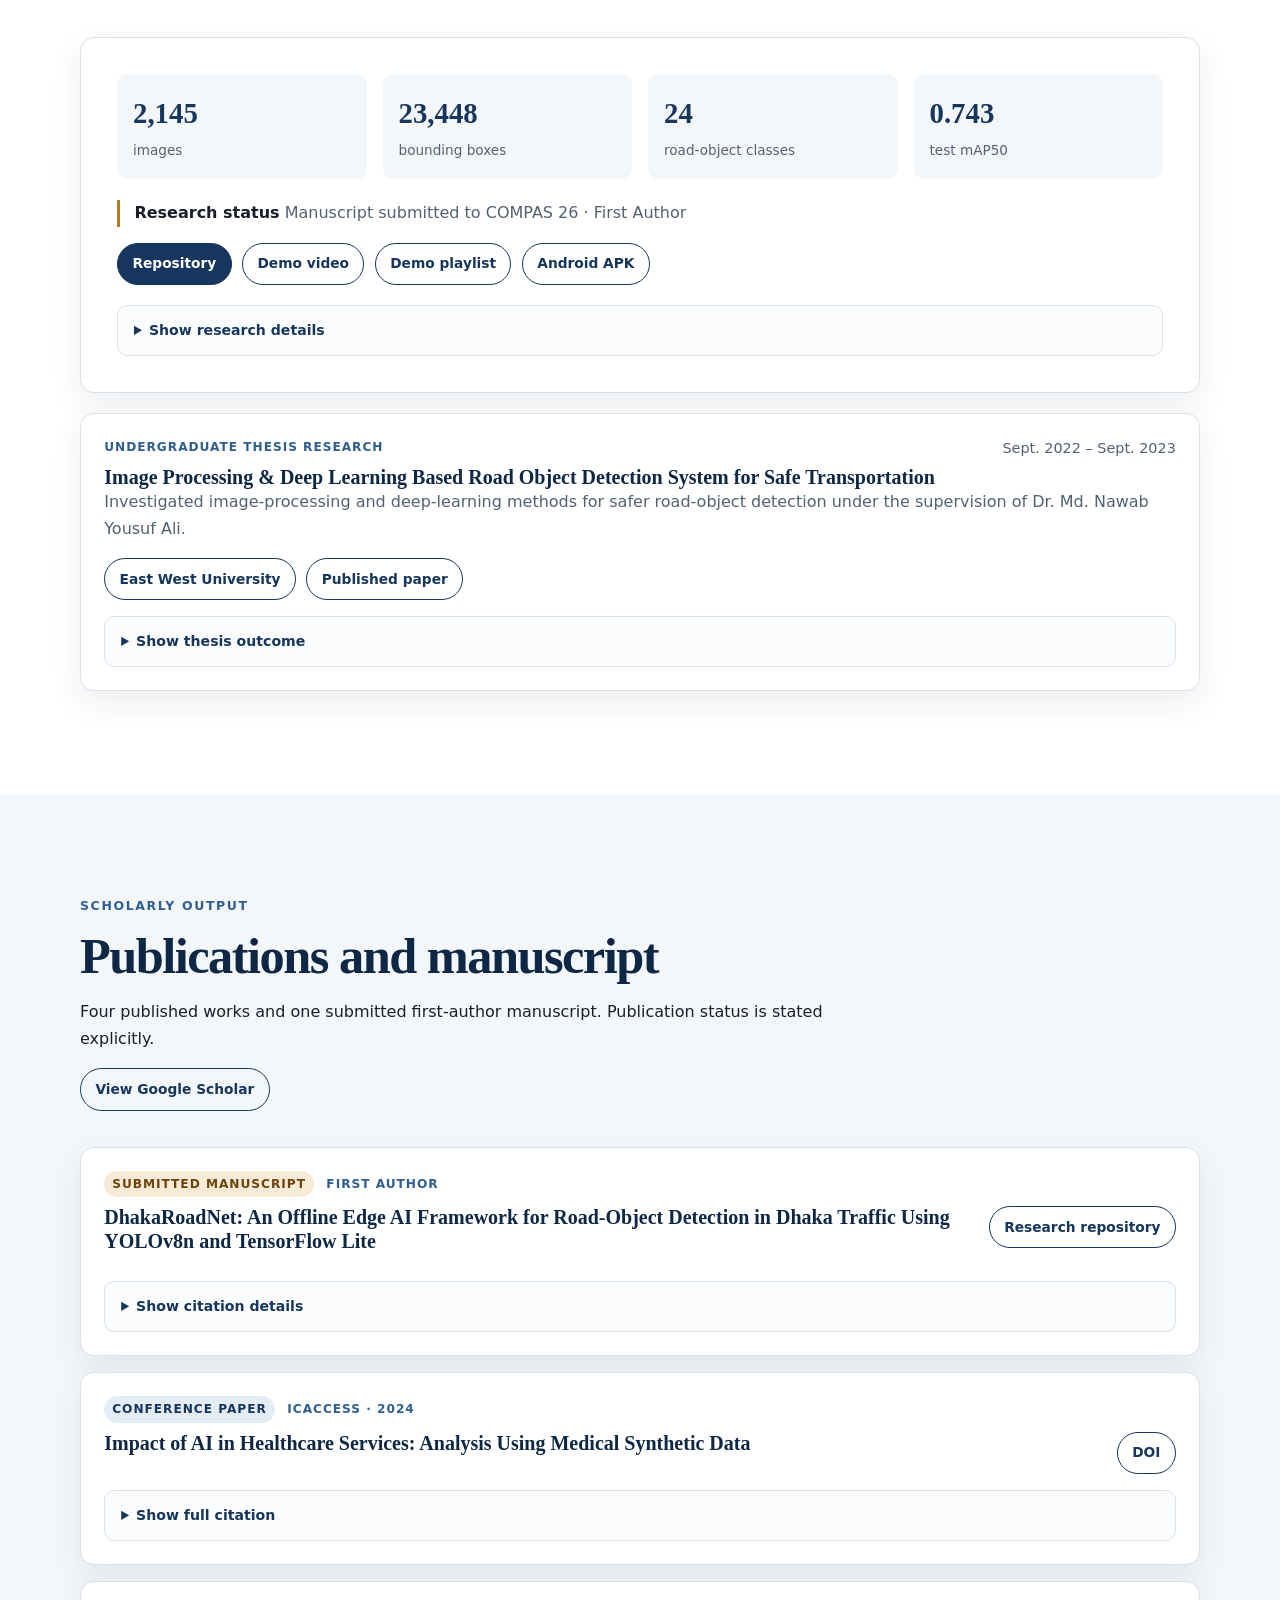
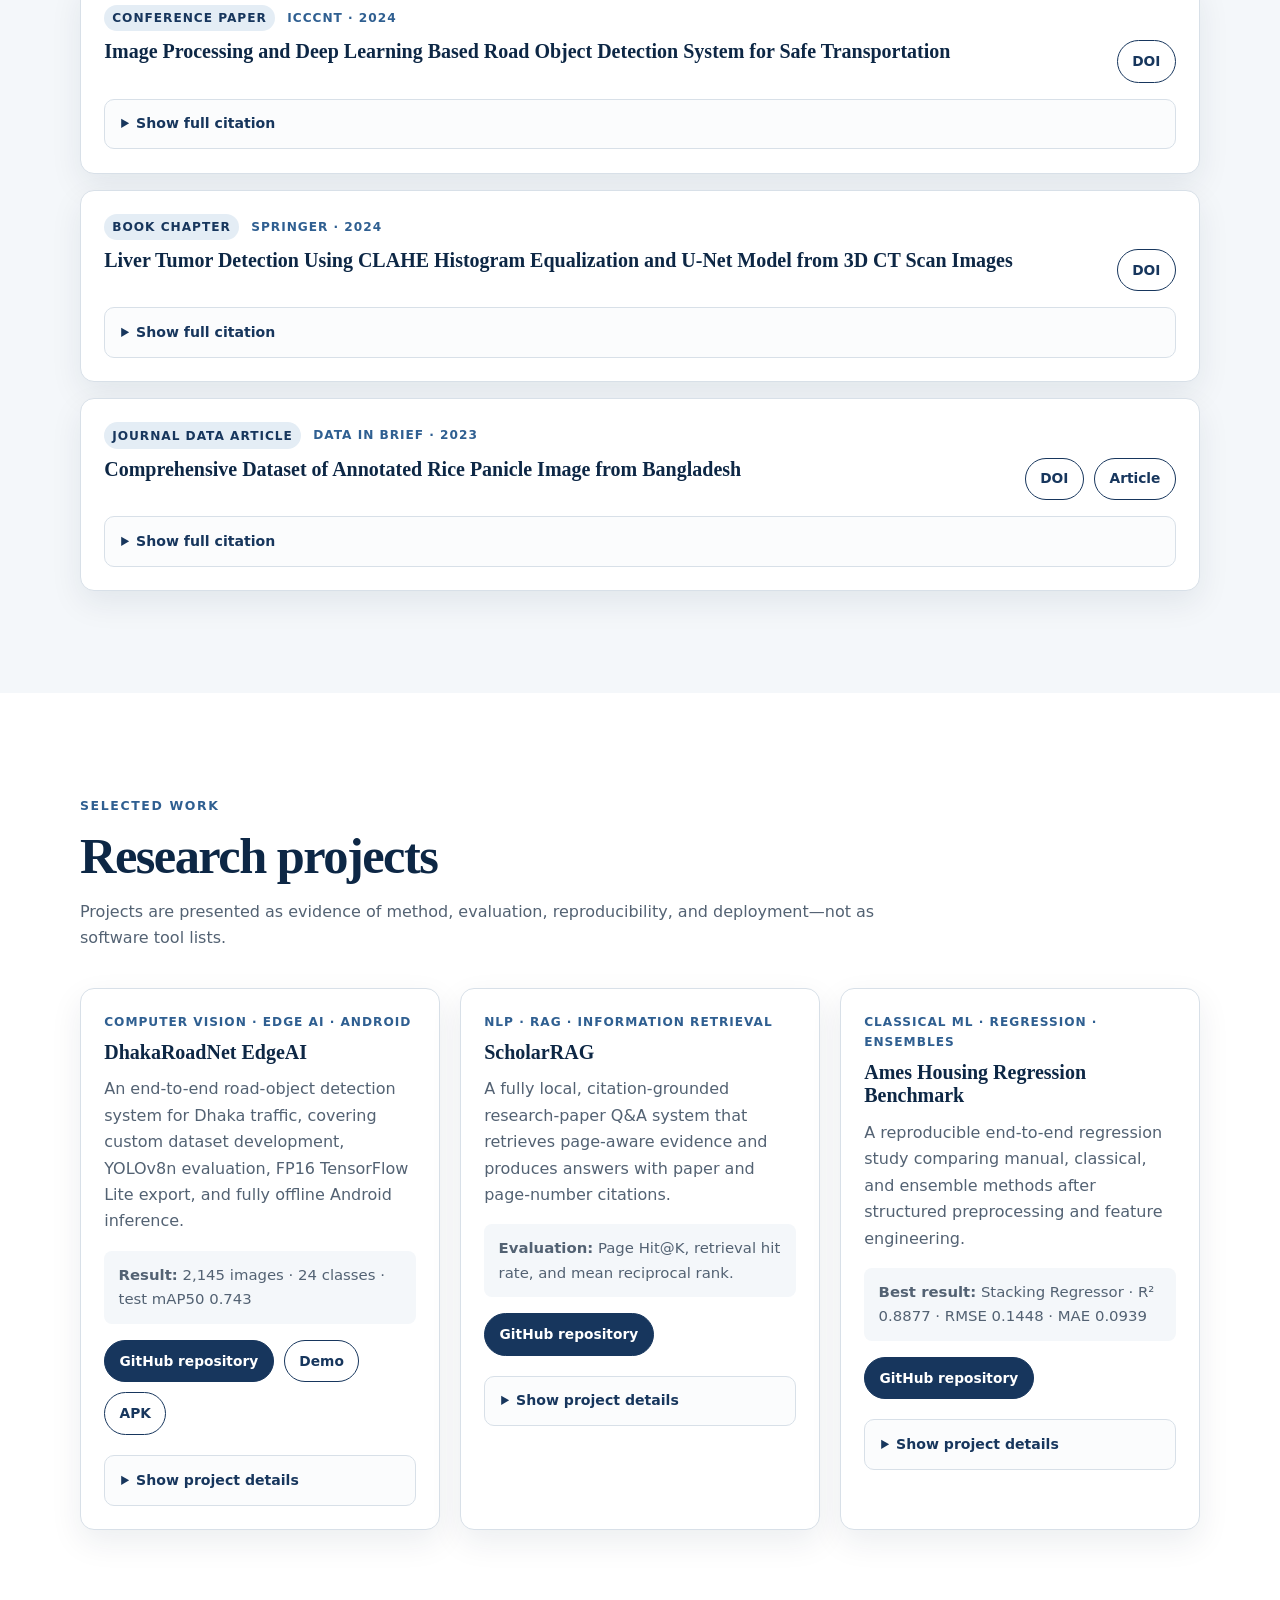
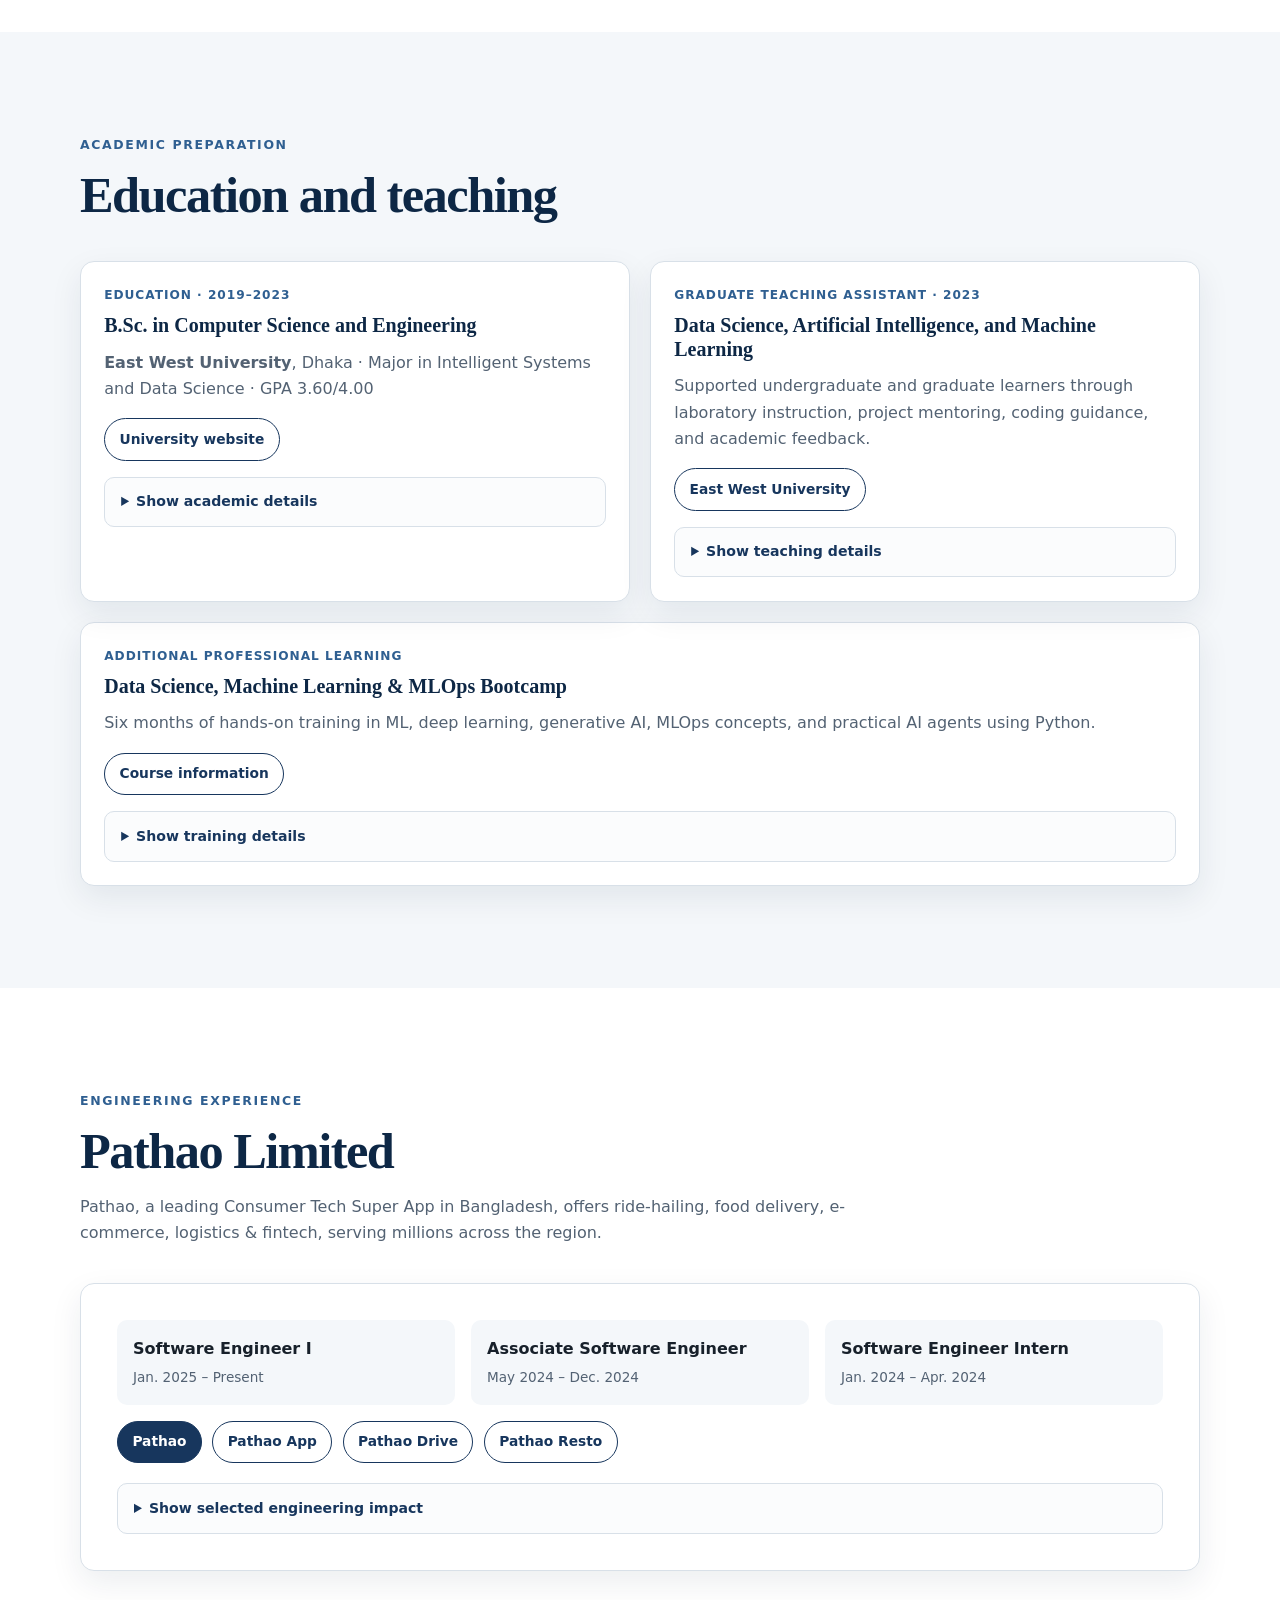
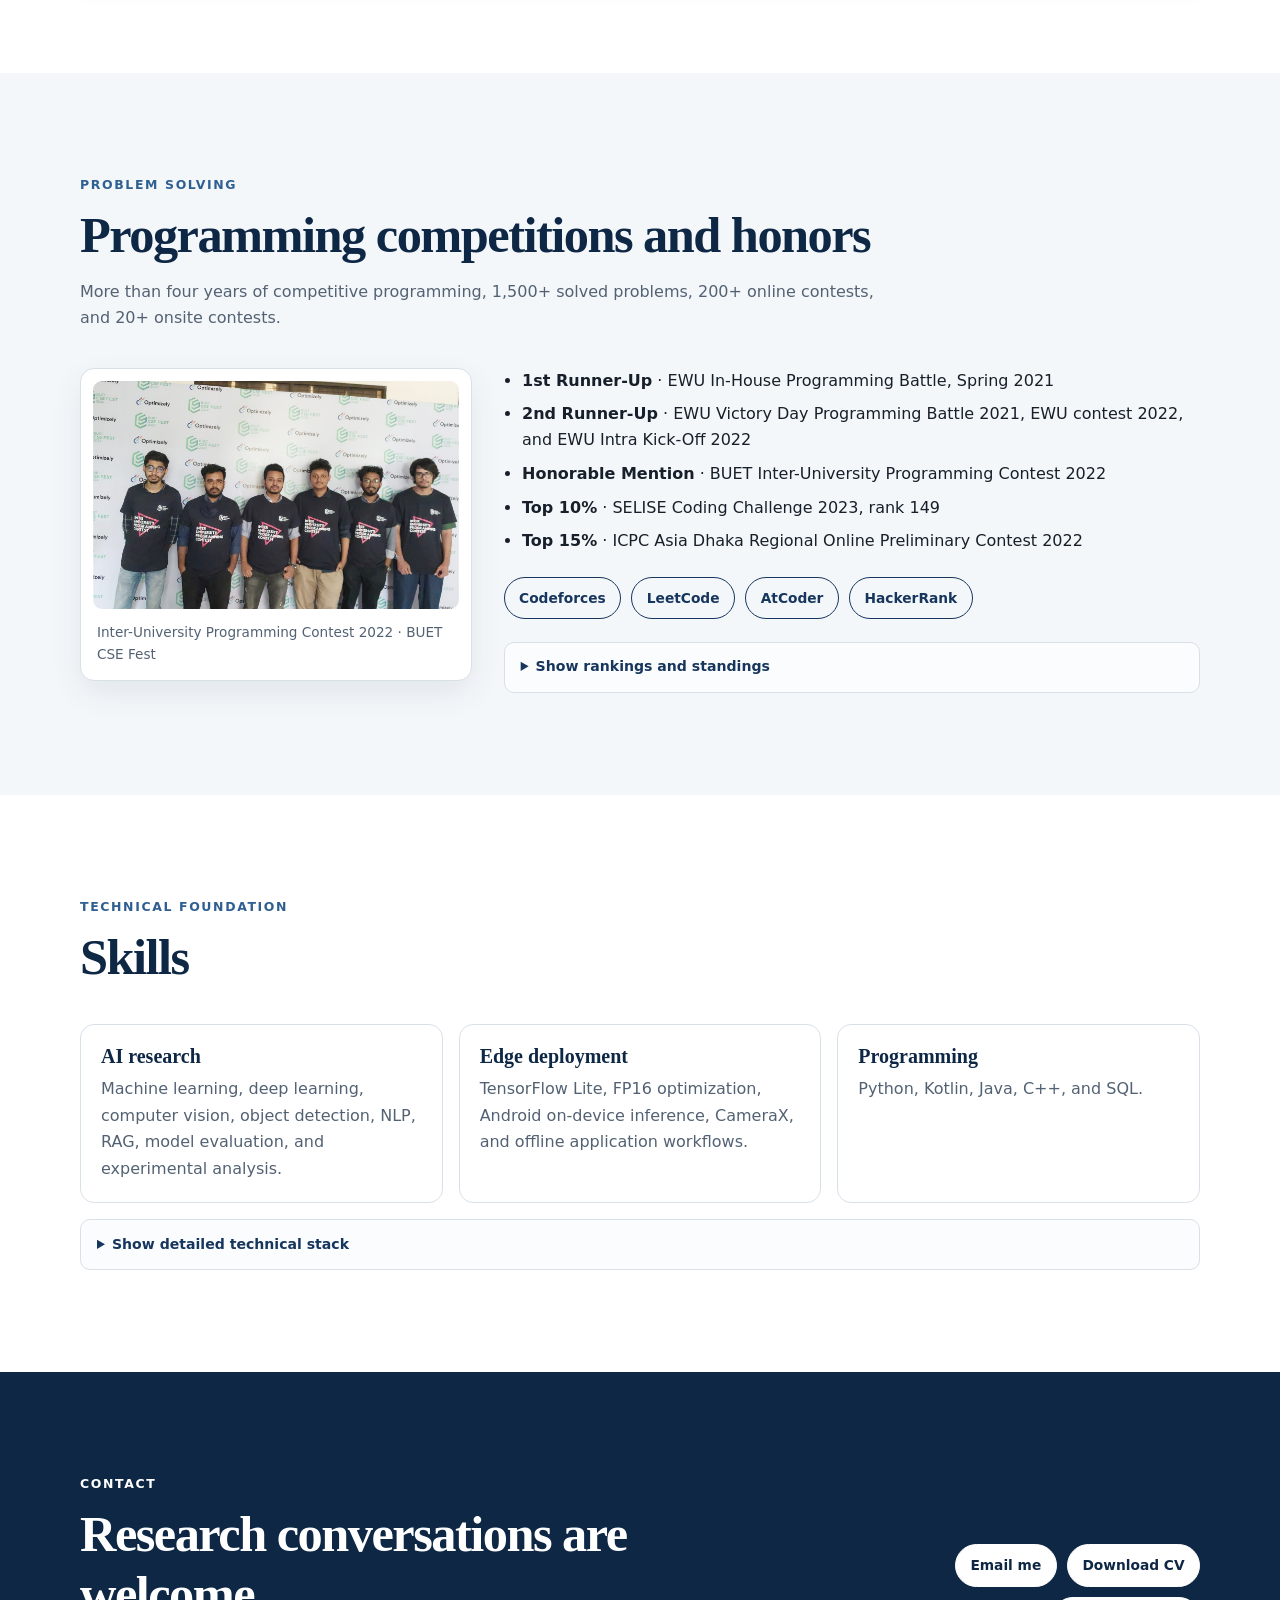
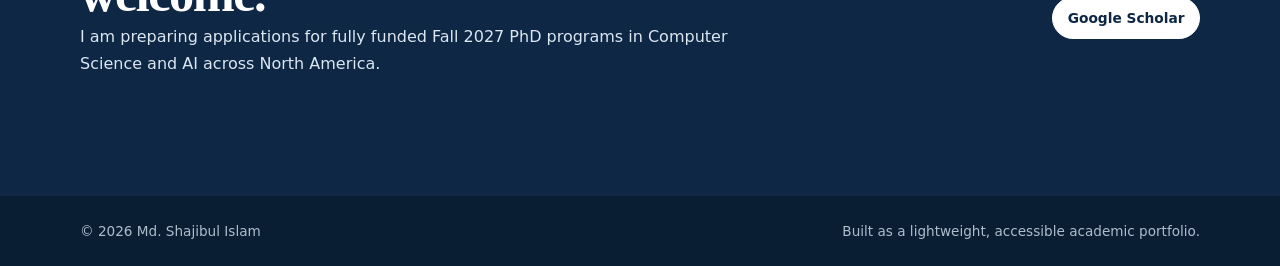
==== commit eed4f3c4: "Update hero research interests" ====
--- a/index.html
+++ b/index.html
@@ -37,7 +37,7 @@
           <p class="eyebrow">Prospective PhD Applicant · Fall 2027</p>
           <h1>Md. Shajibul Islam</h1>
           <p class="hero-role">Applied AI Researcher &amp; Android Software Engineer</p>
-          <p class="hero-copy">I build research-driven AI systems from dataset creation and model evaluation to efficient, real-device deployment. My interests center on computer vision, Edge AI, intelligent transportation, NLP, and AI for healthcare.</p>
+          <p class="hero-copy">I build research-driven AI systems from dataset creation and model evaluation to efficient, real-device deployment. My interests center on Data Science, AI, Edge AI, Computer Vision, NLP, and Software Engineering.</p>
           <div class="button-row hero-actions" aria-label="Primary profile links">
             <a class="button primary" href="assets/Md_Shajibul_Islam_CV.pdf" target="_blank" rel="noopener">Download CV</a>
             <a class="button" href="https://scholar.google.com/citations?user=aDyQxyoAAAAJ&amp;hl=en" target="_blank" rel="noopener">Google Scholar</a>
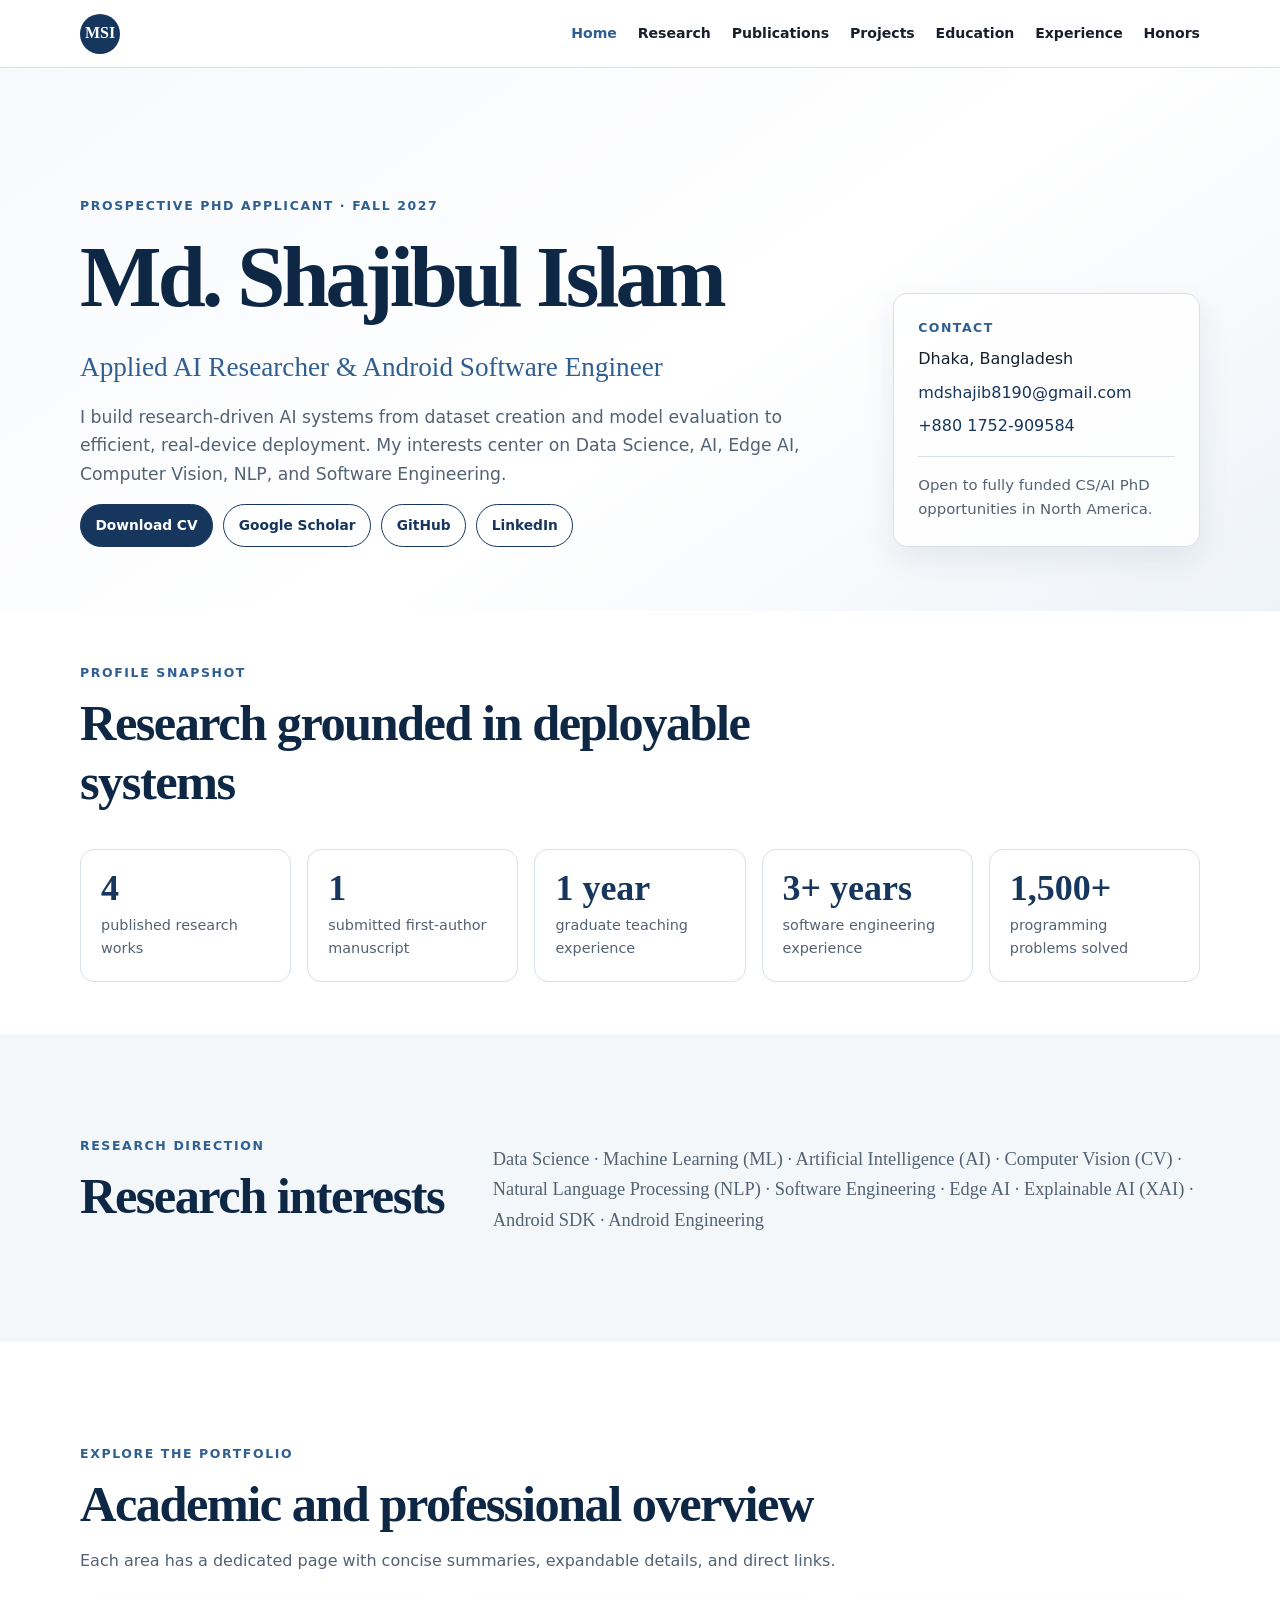
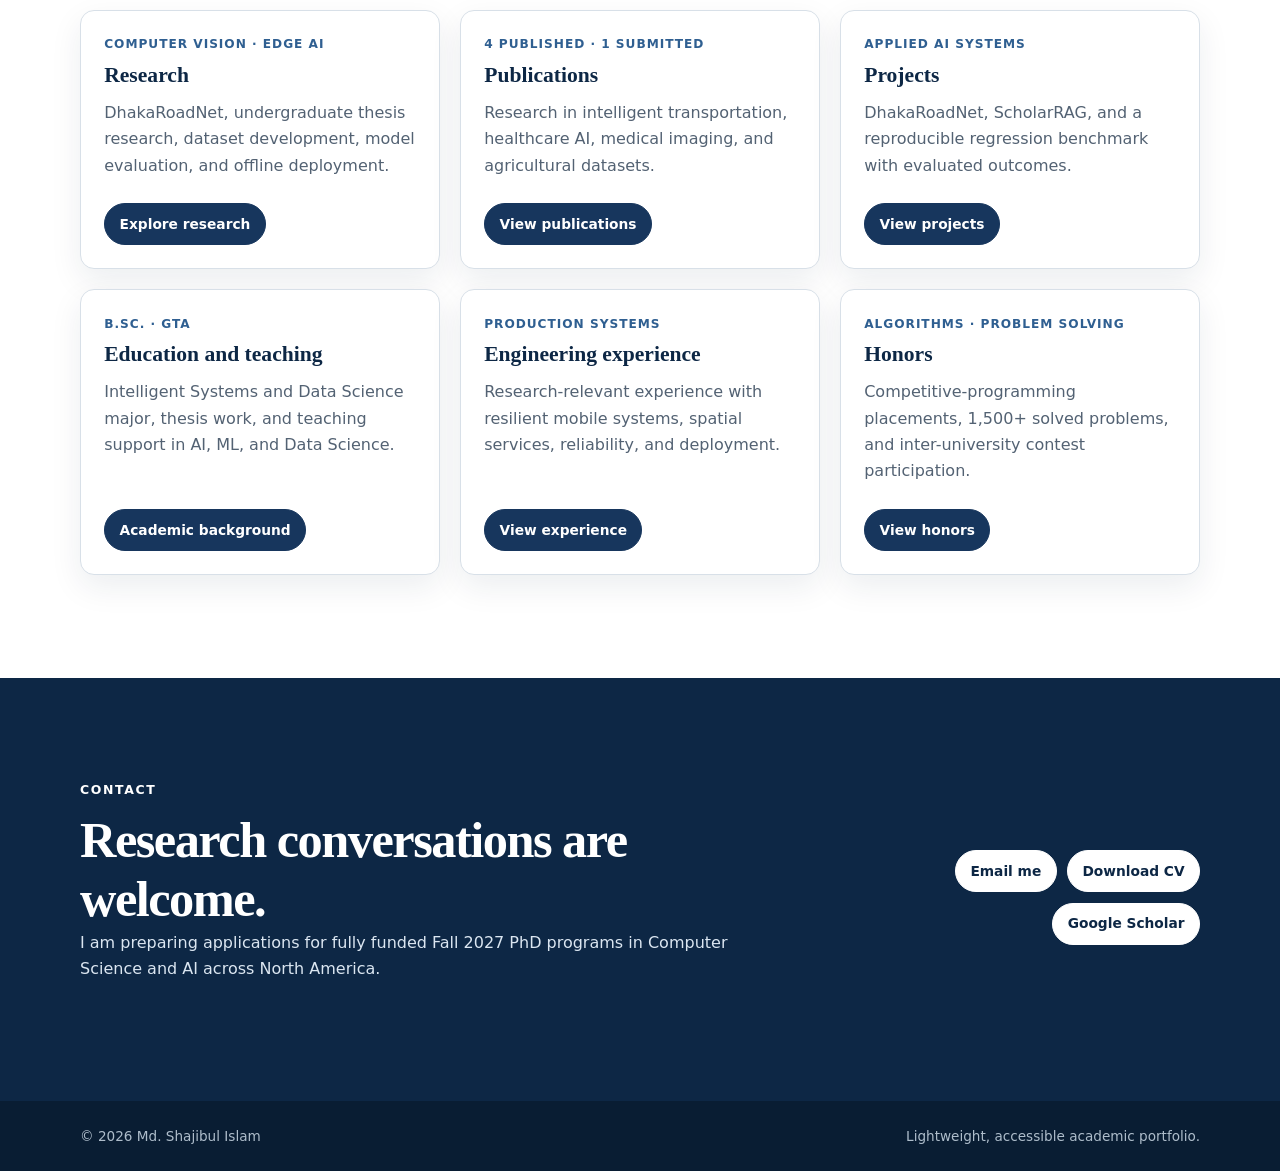
==== commit 6e03688e: "Convert portfolio to multi-page academic site" ====
--- a/index.html
+++ b/index.html
@@ -3,49 +3,43 @@
 <head>
   <meta charset="utf-8">
   <meta name="viewport" content="width=device-width, initial-scale=1">
-  <meta name="description" content="Academic portfolio of Md. Shajibul Islam, an applied AI researcher and software engineer working in computer vision, Edge AI, NLP, and intelligent transportation systems.">
-  <meta name="author" content="Md. Shajibul Islam">
+  <meta name="description" content="Academic portfolio of Md. Shajibul Islam: research, publications, projects, teaching, and engineering experience.">
   <meta name="theme-color" content="#17365d">
-  <meta property="og:title" content="Md. Shajibul Islam | Academic Portfolio">
-  <meta property="og:description" content="Research, publications, teaching, and selected engineering work for Fall 2027 PhD applications.">
-  <meta property="og:type" content="website">
-  <meta property="og:url" content="https://shajibewucse19.github.io/portfolio/">
   <title>Md. Shajibul Islam | Academic Portfolio</title>
   <link rel="stylesheet" href="styles.css">
 </head>
 <body>
   <a class="skip-link" href="#main-content">Skip to main content</a>
-
   <header class="site-header">
     <nav class="nav container" aria-label="Primary navigation">
-      <a class="nav-brand" href="#top" aria-label="Md. Shajibul Islam, home">MSI</a>
+      <a class="nav-brand" href="index.html" aria-label="Home">MSI</a>
       <div class="nav-links">
-        <a href="#research">Research</a>
-        <a href="#publications">Publications</a>
-        <a href="#projects">Projects</a>
-        <a href="#experience">Experience</a>
-        <a href="#honors">Honors</a>
-        <a href="#contact">Contact</a>
+        <a class="active-nav" aria-current="page" href="index.html">Home</a>
+        <a href="research.html">Research</a>
+        <a href="publications.html">Publications</a>
+        <a href="projects.html">Projects</a>
+        <a href="education.html">Education</a>
+        <a href="experience.html">Experience</a>
+        <a href="honors.html">Honors</a>
       </div>
     </nav>
   </header>
 
   <main id="main-content">
-    <section class="hero" id="top">
+    <section class="hero">
       <div class="container hero-grid">
         <div>
           <p class="eyebrow">Prospective PhD Applicant · Fall 2027</p>
           <h1>Md. Shajibul Islam</h1>
           <p class="hero-role">Applied AI Researcher &amp; Android Software Engineer</p>
           <p class="hero-copy">I build research-driven AI systems from dataset creation and model evaluation to efficient, real-device deployment. My interests center on Data Science, AI, Edge AI, Computer Vision, NLP, and Software Engineering.</p>
-          <div class="button-row hero-actions" aria-label="Primary profile links">
+          <div class="button-row hero-actions">
             <a class="button primary" href="assets/Md_Shajibul_Islam_CV.pdf" target="_blank" rel="noopener">Download CV</a>
             <a class="button" href="https://scholar.google.com/citations?user=aDyQxyoAAAAJ&amp;hl=en" target="_blank" rel="noopener">Google Scholar</a>
             <a class="button" href="https://github.com/ShajibEwuCse19" target="_blank" rel="noopener">GitHub</a>
             <a class="button" href="https://www.linkedin.com/in/shajibewucse19/" target="_blank" rel="noopener">LinkedIn</a>
           </div>
         </div>
-
         <aside class="contact-card" aria-label="Contact information">
           <p class="card-label">Contact</p>
           <p>Dhaka, Bangladesh</p>
@@ -75,404 +69,57 @@
     <section class="section soft" aria-labelledby="interests-title">
       <div class="container">
         <div class="section-heading inline-heading">
-          <div>
-            <p class="eyebrow">Research direction</p>
-            <h2 id="interests-title">Research interests</h2>
-          </div>
+          <div><p class="eyebrow">Research direction</p><h2 id="interests-title">Research interests</h2></div>
           <p>Data Science · Machine Learning (ML) · Artificial Intelligence (AI) · Computer Vision (CV) · Natural Language Processing (NLP) · Software Engineering · Edge AI · Explainable AI (XAI) · Android SDK · Android Engineering</p>
         </div>
       </div>
     </section>
 
-    <section class="section" id="research" aria-labelledby="research-title">
+    <section class="section" aria-labelledby="explore-title">
       <div class="container">
         <div class="section-heading">
-          <p class="eyebrow">Featured research</p>
-          <h2 id="research-title">DhakaRoadNet EdgeAI</h2>
-          <p>An end-to-end road-object detection framework for complex Dhaka traffic, spanning original data preparation, YOLOv8n evaluation, TensorFlow Lite optimization, and fully offline Android inference.</p>
+          <p class="eyebrow">Explore the portfolio</p>
+          <h2 id="explore-title">Academic and professional overview</h2>
+          <p>Each area has a dedicated page with concise summaries, expandable details, and direct links.</p>
         </div>
-
-        <article class="feature-card">
-          <div class="metric-grid" aria-label="DhakaRoadNet metrics">
-            <div><strong>2,145</strong><span>images</span></div>
-            <div><strong>23,448</strong><span>bounding boxes</span></div>
-            <div><strong>24</strong><span>road-object classes</span></div>
-            <div><strong>0.743</strong><span>test mAP50</span></div>
-          </div>
-
-          <p class="status"><span>Research status</span> Manuscript submitted to COMPAS 26 · First Author</p>
-
-          <div class="button-row" aria-label="DhakaRoadNet links">
-            <a class="button primary" href="https://github.com/ShajibEwuCse19/DhakaRoadNet-EdgeAI" target="_blank" rel="noopener">Repository</a>
-            <a class="button" href="https://youtu.be/Eo7YuJk4OxI" target="_blank" rel="noopener">Demo video</a>
-            <a class="button" href="https://youtube.com/playlist?list=PLGDauvi1YQZpz6C1_MwhnCCV78hUAxQ8P&amp;si=XkssZIbhC0CD2wXL" target="_blank" rel="noopener">Demo playlist</a>
-            <a class="button" href="https://drive.google.com/file/d/1wwRxs1KPAC0pcS_NYQPe6BHcIzG3bBTd/view?usp=drive_link" target="_blank" rel="noopener">Android APK</a>
-          </div>
-
-          <details class="details-panel">
-            <summary><span class="show-label">Show research details</span><span class="hide-label">Collapse research details</span></summary>
-            <div class="details-content three-column">
-              <div>
-                <h3>Dataset</h3>
-                <ul>
-                  <li>1,754 training, 195 validation, and 196 test images.</li>
-                  <li>Objects include buses, cars, people, rickshaws, motorbikes, potholes, crossings, speed breakers, CNGs, trucks, and vans.</li>
-                  <li>Prepared and verified in YOLOv8 annotation format.</li>
-                </ul>
-              </div>
-              <div>
-                <h3>Model and evaluation</h3>
-                <ul>
-                  <li>YOLOv8n, 640 × 640 input, 120 epochs, batch size 16, AdamW.</li>
-                  <li>3,015,528 parameters.</li>
-                  <li>Validation mAP50: 0.798; test mAP50: 0.743.</li>
-                  <li>Validation, testing, and weak-class analysis included.</li>
-                </ul>
-              </div>
-              <div>
-                <h3>Edge deployment</h3>
-                <ul>
-                  <li>Exported as TensorFlow Lite FP16 after Gradio testing.</li>
-                  <li>Runs without a server or API dependency.</li>
-                  <li>Supports gallery images, camera capture, live video, result saving, and annotation details.</li>
-                </ul>
-              </div>
-            </div>
-          </details>
-        </article>
-
-        <article class="entry-card thesis-card">
-          <div class="entry-topline">
-            <div>
-              <p class="entry-type">Undergraduate thesis research</p>
-              <h3>Image Processing &amp; Deep Learning Based Road Object Detection System for Safe Transportation</h3>
-            </div>
-            <span>Sept. 2022 – Sept. 2023</span>
-          </div>
-          <p>Investigated image-processing and deep-learning methods for safer road-object detection under the supervision of Dr. Md. Nawab Yousuf Ali.</p>
-          <div class="button-row">
-            <a class="button" href="https://www.ewubd.edu/" target="_blank" rel="noopener">East West University</a>
-            <a class="button" href="https://doi.org/10.1109/ICCCNT61001.2024.10726014" target="_blank" rel="noopener">Published paper</a>
-          </div>
-          <details class="details-panel compact-details">
-            <summary><span class="show-label">Show thesis outcome</span><span class="hide-label">Collapse thesis outcome</span></summary>
-            <div class="details-content"><p>The thesis work subsequently appeared at the 2024 15th International Conference on Computing Communication and Networking Technologies (ICCCNT).</p></div>
-          </details>
-        </article>
-      </div>
-    </section>
-
-    <section class="section soft" id="publications" aria-labelledby="publications-title">
-      <div class="container">
-        <div class="section-heading">
-          <p class="eyebrow">Scholarly output</p>
-          <h2 id="publications-title">Publications and manuscript</h2>
-          <p>Four published works and one submitted first-author manuscript. Publication status is stated explicitly.</p>
-          <div class="button-row"><a class="button" href="https://scholar.google.com/citations?user=aDyQxyoAAAAJ&amp;hl=en" target="_blank" rel="noopener">View Google Scholar</a></div>
-        </div>
-
-        <div class="publication-list">
-          <article class="publication-card">
-            <p class="publication-meta"><span class="badge submitted">Submitted manuscript</span> First Author</p>
-            <h3>DhakaRoadNet: An Offline Edge AI Framework for Road-Object Detection in Dhaka Traffic Using YOLOv8n and TensorFlow Lite</h3>
-            <div class="button-row"><a class="button" href="https://github.com/ShajibEwuCse19/DhakaRoadNet-EdgeAI" target="_blank" rel="noopener">Research repository</a></div>
-            <details class="details-panel compact-details">
-              <summary><span class="show-label">Show citation details</span><span class="hide-label">Collapse citation details</span></summary>
-              <div class="details-content"><p>Manuscript submitted to COMPAS 26; First Author.</p></div>
-            </details>
+        <div class="summary-grid">
+          <article class="summary-card">
+            <p class="summary-meta">Computer Vision · Edge AI</p><h3>Research</h3>
+            <p>DhakaRoadNet, undergraduate thesis research, dataset development, model evaluation, and offline deployment.</p>
+            <div class="button-row"><a class="button primary" href="research.html">Explore research</a></div>
           </article>
-
-          <article class="publication-card">
-            <p class="publication-meta"><span class="badge">Conference paper</span> iCACCESS · 2024</p>
-            <h3>Impact of AI in Healthcare Services: Analysis Using Medical Synthetic Data</h3>
-            <div class="button-row"><a class="button" href="https://doi.org/10.1109/iCACCESS61735.2024.10499613" target="_blank" rel="noopener">DOI</a></div>
-            <details class="details-panel compact-details">
-              <summary><span class="show-label">Show full citation</span><span class="hide-label">Collapse full citation</span></summary>
-              <div class="details-content"><p>R. Gani et al., “Impact of AI in Healthcare Services: Analysis Using Medical Synthetic Data,” <em>2024 International Conference on Advances in Computing, Communication, Electrical, and Smart Systems (iCACCESS)</em>, Dhaka, Bangladesh, 2024, pp. 1–6.</p></div>
-            </details>
+          <article class="summary-card">
+            <p class="summary-meta">4 published · 1 submitted</p><h3>Publications</h3>
+            <p>Research in intelligent transportation, healthcare AI, medical imaging, and agricultural datasets.</p>
+            <div class="button-row"><a class="button primary" href="publications.html">View publications</a></div>
           </article>
-
-          <article class="publication-card">
-            <p class="publication-meta"><span class="badge">Conference paper</span> ICCCNT · 2024</p>
-            <h3>Image Processing and Deep Learning Based Road Object Detection System for Safe Transportation</h3>
-            <div class="button-row"><a class="button" href="https://doi.org/10.1109/ICCCNT61001.2024.10726014" target="_blank" rel="noopener">DOI</a></div>
-            <details class="details-panel compact-details">
-              <summary><span class="show-label">Show full citation</span><span class="hide-label">Collapse full citation</span></summary>
-              <div class="details-content"><p>R. H. Prito, M. S. Hossain, <strong>M. S. Islam</strong>, M. Meem, and M. N. Y. Ali, “Image Processing and Deep Learning Based Road Object Detection System for Safe Transportation,” <em>2024 15th International Conference on Computing Communication and Networking Technologies (ICCCNT)</em>, Kamand, India, 2024, pp. 1–7.</p></div>
-            </details>
+          <article class="summary-card">
+            <p class="summary-meta">Applied AI systems</p><h3>Projects</h3>
+            <p>DhakaRoadNet, ScholarRAG, and a reproducible regression benchmark with evaluated outcomes.</p>
+            <div class="button-row"><a class="button primary" href="projects.html">View projects</a></div>
           </article>
-
-          <article class="publication-card">
-            <p class="publication-meta"><span class="badge">Book chapter</span> Springer · 2024</p>
-            <h3>Liver Tumor Detection Using CLAHE Histogram Equalization and U-Net Model from 3D CT Scan Images</h3>
-            <div class="button-row"><a class="button" href="https://doi.org/10.1007/978-3-031-73324-6_9" target="_blank" rel="noopener">DOI</a></div>
-            <details class="details-panel compact-details">
-              <summary><span class="show-label">Show full citation</span><span class="hide-label">Collapse full citation</span></summary>
-              <div class="details-content"><p>R. H. Prito, M. S. Hossain, <strong>M. S. Islam</strong>, M. Meem, and A. W. Reza, “Liver Tumor Detection Using CLAHE Histogram Equalization and U-Net Model from 3D CT Scan Images,” in <em>Intelligent Computing and Optimization</em>, Lecture Notes in Networks and Systems, vol. 1169, Springer, 2024.</p></div>
-            </details>
+          <article class="summary-card">
+            <p class="summary-meta">B.Sc. · GTA</p><h3>Education and teaching</h3>
+            <p>Intelligent Systems and Data Science major, thesis work, and teaching support in AI, ML, and Data Science.</p>
+            <div class="button-row"><a class="button primary" href="education.html">Academic background</a></div>
           </article>
-
-          <article class="publication-card">
-            <p class="publication-meta"><span class="badge">Journal data article</span> Data in Brief · 2023</p>
-            <h3>Comprehensive Dataset of Annotated Rice Panicle Image from Bangladesh</h3>
-            <div class="button-row">
-              <a class="button" href="https://doi.org/10.1016/j.dib.2023.109772" target="_blank" rel="noopener">DOI</a>
-              <a class="button" href="https://www.sciencedirect.com/science/article/pii/S2352340923008399" target="_blank" rel="noopener">Article</a>
-            </div>
-            <details class="details-panel compact-details">
-              <summary><span class="show-label">Show full citation</span><span class="hide-label">Collapse full citation</span></summary>
-              <div class="details-content"><p>M. R. A. Rashid, M. S. Hossain, M. Fahim, <strong>M. S. Islam</strong>, T.-E. Alindo, R. H. Prito, M. S. A. Sheikh, M. S. Ali, M. Hasan, and M. Islam, “Comprehensive Dataset of Annotated Rice Panicle Image from Bangladesh,” <em>Data in Brief</em>, vol. 51, art. 109772, 2023.</p></div>
-            </details>
+          <article class="summary-card">
+            <p class="summary-meta">Production systems</p><h3>Engineering experience</h3>
+            <p>Research-relevant experience with resilient mobile systems, spatial services, reliability, and deployment.</p>
+            <div class="button-row"><a class="button primary" href="experience.html">View experience</a></div>
+          </article>
+          <article class="summary-card">
+            <p class="summary-meta">Algorithms · Problem solving</p><h3>Honors</h3>
+            <p>Competitive-programming placements, 1,500+ solved problems, and inter-university contest participation.</p>
+            <div class="button-row"><a class="button primary" href="honors.html">View honors</a></div>
           </article>
         </div>
       </div>
     </section>
 
-    <section class="section" id="projects" aria-labelledby="projects-title">
-      <div class="container">
-        <div class="section-heading">
-          <p class="eyebrow">Selected work</p>
-          <h2 id="projects-title">Research projects</h2>
-          <p>Projects are presented as evidence of method, evaluation, reproducibility, and deployment—not as software tool lists.</p>
-        </div>
-
-        <div class="card-grid project-grid">
-          <article class="entry-card">
-            <p class="entry-type">Computer Vision · Edge AI · Android</p>
-            <h3>DhakaRoadNet EdgeAI</h3>
-            <p>An end-to-end road-object detection system for Dhaka traffic, covering custom dataset development, YOLOv8n evaluation, FP16 TensorFlow Lite export, and fully offline Android inference.</p>
-            <p class="result-line"><strong>Result:</strong> 2,145 images · 24 classes · test mAP50 0.743</p>
-            <div class="button-row">
-              <a class="button primary" href="https://github.com/ShajibEwuCse19/DhakaRoadNet-EdgeAI" target="_blank" rel="noopener">GitHub repository</a>
-              <a class="button" href="https://youtu.be/Eo7YuJk4OxI" target="_blank" rel="noopener">Demo</a>
-              <a class="button" href="https://drive.google.com/file/d/1wwRxs1KPAC0pcS_NYQPe6BHcIzG3bBTd/view?usp=drive_link" target="_blank" rel="noopener">APK</a>
-            </div>
-            <details class="details-panel">
-              <summary><span class="show-label">Show project details</span><span class="hide-label">Collapse project details</span></summary>
-              <div class="details-content">
-                <ul>
-                  <li>Prepared 23,448 annotated objects across 24 traffic-related classes.</li>
-                  <li>Achieved validation mAP50 0.798 and test mAP50 0.743 with YOLOv8n.</li>
-                  <li>Deployed gallery, camera, and live-video detection without a server dependency.</li>
-                  <li>Manuscript submitted to COMPAS 26; First Author.</li>
-                </ul>
-              </div>
-            </details>
-          </article>
-
-          <article class="entry-card">
-            <p class="entry-type">NLP · RAG · Information Retrieval</p>
-            <h3>ScholarRAG</h3>
-            <p>A fully local, citation-grounded research-paper Q&amp;A system that retrieves page-aware evidence and produces answers with paper and page-number citations.</p>
-            <p class="result-line"><strong>Evaluation:</strong> Page Hit@K, retrieval hit rate, and mean reciprocal rank.</p>
-            <div class="button-row"><a class="button primary" href="https://github.com/ShajibEwuCse19/ScholarRAG-ChatBot" target="_blank" rel="noopener">GitHub repository</a></div>
-            <details class="details-panel">
-              <summary><span class="show-label">Show project details</span><span class="hide-label">Collapse project details</span></summary>
-              <div class="details-content">
-                <ul>
-                  <li>Extracts PDF text with 1-based page metadata and creates overlapping chunks without mixing pages.</li>
-                  <li>Uses all-MiniLM-L6-v2 embeddings, persistent ChromaDB storage, and semantic retrieval.</li>
-                  <li>Integrates a local Ollama-hosted llama3.2:3b model for streamed, grounded answers.</li>
-                  <li>Includes Gradio interaction, batch ingestion, retrieval evaluation, and offline automated tests with mocked dependencies.</li>
-                  <li>Keeps papers, vectors, questions, and outputs on the user’s device.</li>
-                </ul>
-                <p class="workflow">PDF → page-aware chunks → embeddings → ChromaDB → retrieval → grounded prompt → local LLM → cited answer</p>
-              </div>
-            </details>
-          </article>
-
-          <article class="entry-card">
-            <p class="entry-type">Classical ML · Regression · Ensembles</p>
-            <h3>Ames Housing Regression Benchmark</h3>
-            <p>A reproducible end-to-end regression study comparing manual, classical, and ensemble methods after structured preprocessing and feature engineering.</p>
-            <p class="result-line"><strong>Best result:</strong> Stacking Regressor · R² 0.8877 · RMSE 0.1448 · MAE 0.0939</p>
-            <div class="button-row"><a class="button primary" href="https://github.com/ShajibEwuCse19/Ames-Housing-Regression-Benchmark" target="_blank" rel="noopener">GitHub repository</a></div>
-            <details class="details-panel">
-              <summary><span class="show-label">Show project details</span><span class="hide-label">Collapse project details</span></summary>
-              <div class="details-content">
-                <ul>
-                  <li>Implemented linear regression from scratch using gradient descent.</li>
-                  <li>Compared linear regression, KNN, decision tree, SVR, and random forest models.</li>
-                  <li>Evaluated AdaBoost, bagging, stacking, and voting ensembles.</li>
-                  <li>Included model persistence, performance visualization, and reproducible notebooks.</li>
-                </ul>
-              </div>
-            </details>
-          </article>
-        </div>
-      </div>
-    </section>
-
-    <section class="section soft" id="education" aria-labelledby="education-title">
-      <div class="container">
-        <div class="section-heading">
-          <p class="eyebrow">Academic preparation</p>
-          <h2 id="education-title">Education and teaching</h2>
-        </div>
-
-        <div class="card-grid two-column-cards">
-          <article class="entry-card">
-            <p class="entry-type">Education · 2019–2023</p>
-            <h3>B.Sc. in Computer Science and Engineering</h3>
-            <p><strong>East West University</strong>, Dhaka · Major in Intelligent Systems and Data Science · GPA 3.60/4.00</p>
-            <div class="button-row"><a class="button" href="https://www.ewubd.edu/" target="_blank" rel="noopener">University website</a></div>
-            <details class="details-panel compact-details">
-              <summary><span class="show-label">Show academic details</span><span class="hide-label">Collapse academic details</span></summary>
-              <div class="details-content"><p><strong>Thesis:</strong> Image Processing &amp; Deep Learning Based Road Object Detection System for Safe Transportation.<br><strong>Supervisor:</strong> Dr. Md. Nawab Yousuf Ali.</p></div>
-            </details>
-          </article>
-
-          <article class="entry-card">
-            <p class="entry-type">Graduate Teaching Assistant · 2023</p>
-            <h3>Data Science, Artificial Intelligence, and Machine Learning</h3>
-            <p>Supported undergraduate and graduate learners through laboratory instruction, project mentoring, coding guidance, and academic feedback.</p>
-            <div class="button-row"><a class="button" href="https://www.ewubd.edu/" target="_blank" rel="noopener">East West University</a></div>
-            <details class="details-panel compact-details">
-              <summary><span class="show-label">Show teaching details</span><span class="hide-label">Collapse teaching details</span></summary>
-              <div class="details-content">
-                <ul>
-                  <li>Explained course concepts and practical applications in lab sessions.</li>
-                  <li>Guided coding assignments, debugging, semester projects, and research papers.</li>
-                  <li>Reviewed academic writing, citation practice, conference submissions, and journal manuscripts.</li>
-                  <li>Encouraged critical thinking, peer learning, and collaborative project work.</li>
-                </ul>
-              </div>
-            </details>
-          </article>
-        </div>
-
-        <article class="entry-card learning-card">
-          <p class="entry-type">Additional professional learning</p>
-          <h3>Data Science, Machine Learning &amp; MLOps Bootcamp</h3>
-          <p>Six months of hands-on training in ML, deep learning, generative AI, MLOps concepts, and practical AI agents using Python.</p>
-          <div class="button-row"><a class="button" href="https://www.bongodev.com/courses/machine-learning" target="_blank" rel="noopener">Course information</a></div>
-          <details class="details-panel compact-details">
-            <summary><span class="show-label">Show training details</span><span class="hide-label">Collapse training details</span></summary>
-            <div class="details-content"><p>Instructor: Masum Bhuiyan, Lecturer at Jahangirnagar University and former ML Engineer at Samsung Research.</p></div>
-          </details>
-        </article>
-      </div>
-    </section>
-
-    <section class="section" id="experience" aria-labelledby="experience-title">
-      <div class="container">
-        <div class="section-heading">
-          <p class="eyebrow">Engineering experience</p>
-          <h2 id="experience-title">Pathao Limited</h2>
-          <p>Pathao, a leading Consumer Tech Super App in Bangladesh, offers ride-hailing, food delivery, e-commerce, logistics &amp; fintech, serving millions across the region.</p>
-        </div>
-
-        <article class="feature-card experience-card">
-          <div class="timeline-summary">
-            <div><strong>Software Engineer I</strong><span>Jan. 2025 – Present</span></div>
-            <div><strong>Associate Software Engineer</strong><span>May 2024 – Dec. 2024</span></div>
-            <div><strong>Software Engineer Intern</strong><span>Jan. 2024 – Apr. 2024</span></div>
-          </div>
-          <div class="button-row">
-            <a class="button primary" href="https://pathao.com/?lang=en" target="_blank" rel="noopener">Pathao</a>
-            <a class="button" href="https://play.google.com/store/apps/details?id=com.pathao.user&amp;hl=en" target="_blank" rel="noopener">Pathao App</a>
-            <a class="button" href="https://play.google.com/store/apps/details?id=com.pathao.driver&amp;hl=en" target="_blank" rel="noopener">Pathao Drive</a>
-            <a class="button" href="https://play.google.com/store/apps/details?id=com.pathao.resto&amp;hl=en&amp;pli=1" target="_blank" rel="noopener">Pathao Resto</a>
-          </div>
-          <details class="details-panel">
-            <summary><span class="show-label">Show selected engineering impact</span><span class="hide-label">Collapse engineering impact</span></summary>
-            <div class="details-content two-column-detail">
-              <div>
-                <h3>Selected contributions</h3>
-                <ul>
-                  <li>Contributed to a PIN-based ride workflow designed to connect drivers and users under limited or unavailable user internet access.</li>
-                  <li>Worked on pickup/destination selection, map polylines, rider availability, distance calculation, and fare-estimation integrations.</li>
-                  <li>Supported faster driver onboarding and production ride-flow improvements.</li>
-                  <li>Contributed to internal SDK reliability, transaction processing, and system visibility.</li>
-                </ul>
-              </div>
-              <div>
-                <h3>Engineering foundation</h3>
-                <p>Kotlin, Java, Android SDK, Jetpack Compose, Coroutines and Flow, Retrofit, OkHttp, Room, Dagger/Hilt, MVVM/MVP/MVI, concurrency, background work, and performance optimization.</p>
-              </div>
-            </div>
-          </details>
-        </article>
-      </div>
-    </section>
-
-    <section class="section soft" id="honors" aria-labelledby="honors-title">
-      <div class="container">
-        <div class="section-heading">
-          <p class="eyebrow">Problem solving</p>
-          <h2 id="honors-title">Programming competitions and honors</h2>
-          <p>More than four years of competitive programming, 1,500+ solved problems, 200+ online contests, and 20+ onsite contests.</p>
-        </div>
-
-        <div class="honors-layout">
-          <figure class="honors-photo">
-            <img src="assets/buet-cse-fest.jpg" alt="Md. Shajibul Islam participating in the 2022 BUET CSE Fest Inter-University Programming Contest" loading="lazy">
-            <figcaption>Inter-University Programming Contest 2022 · BUET CSE Fest</figcaption>
-          </figure>
-
-          <div>
-            <ul class="highlight-list">
-              <li><strong>1st Runner-Up</strong> · EWU In-House Programming Battle, Spring 2021</li>
-              <li><strong>2nd Runner-Up</strong> · EWU Victory Day Programming Battle 2021, EWU contest 2022, and EWU Intra Kick-Off 2022</li>
-              <li><strong>Honorable Mention</strong> · BUET Inter-University Programming Contest 2022</li>
-              <li><strong>Top 10%</strong> · SELISE Coding Challenge 2023, rank 149</li>
-              <li><strong>Top 15%</strong> · ICPC Asia Dhaka Regional Online Preliminary Contest 2022</li>
-            </ul>
-
-            <div class="button-row profile-buttons" aria-label="Competitive programming profiles">
-              <a class="button" href="https://codeforces.com/profile/Sparr0w_2023" target="_blank" rel="noopener">Codeforces</a>
-              <a class="button" href="https://leetcode.com/u/ShajibEwuCse19/" target="_blank" rel="noopener">LeetCode</a>
-              <a class="button" href="https://atcoder.jp/users/ShajibEwuCse19" target="_blank" rel="noopener">AtCoder</a>
-              <a class="button" href="https://www.hackerrank.com/profile/ShajibEwuCse19" target="_blank" rel="noopener">HackerRank</a>
-            </div>
-
-            <details class="details-panel">
-              <summary><span class="show-label">Show rankings and standings</span><span class="hide-label">Collapse rankings and standings</span></summary>
-              <div class="details-content">
-                <div class="standing-links">
-                  <a href="https://toph.co/c/selise-coding-challenge-2023/standings?start=0" target="_blank" rel="noopener">SELISE 2023 standings</a>
-                  <a href="https://coderoj.com/c/ewu-intra-kick-off-contest-fall-2022/arena/standings" target="_blank" rel="noopener">EWU Kick-Off 2022 standings</a>
-                  <a href="https://www.coderoj.com/c/ewu-in-house-battle-2021/standings" target="_blank" rel="noopener">EWU Victory Day 2021 standings</a>
-                  <a href="https://coderoj.com/c/ieee-day-ewu-cs-branch-programming-contest-2021/arena/standings" target="_blank" rel="noopener">IEEE Day 2021 standings</a>
-                  <a href="https://toph.co/c/ewu-in-house-programming-battle-spring-2021/standings" target="_blank" rel="noopener">EWU Spring 2021 standings</a>
-                </div>
-                <p>Additional result: 4th in the junior section and 10th individually at the IEEE Day EWU Student Branch Programming Contest 2021.</p>
-              </div>
-            </details>
-          </div>
-        </div>
-      </div>
-    </section>
-
-    <section class="section" id="skills" aria-labelledby="skills-title">
-      <div class="container">
-        <div class="section-heading">
-          <p class="eyebrow">Technical foundation</p>
-          <h2 id="skills-title">Skills</h2>
-        </div>
-        <div class="skill-grid">
-          <article><h3>AI research</h3><p>Machine learning, deep learning, computer vision, object detection, NLP, RAG, model evaluation, and experimental analysis.</p></article>
-          <article><h3>Edge deployment</h3><p>TensorFlow Lite, FP16 optimization, Android on-device inference, CameraX, and offline application workflows.</p></article>
-          <article><h3>Programming</h3><p>Python, Kotlin, Java, C++, and SQL.</p></article>
-        </div>
-        <details class="details-panel skills-details">
-          <summary><span class="show-label">Show detailed technical stack</span><span class="hide-label">Collapse technical stack</span></summary>
-          <div class="details-content three-column">
-            <div><h3>ML and data</h3><p>PyTorch, scikit-learn, OpenCV, YOLOv8, NumPy, pandas, preprocessing, EDA, feature engineering, classical ML, ensembles, hyperparameter tuning, imbalance handling, and reproducibility.</p></div>
-            <div><h3>NLP and retrieval</h3><p>Sentence Transformers, ChromaDB, Ollama, PyMuPDF, semantic search, page-aware chunking, retrieval evaluation, and grounded generation.</p></div>
-            <div><h3>Software systems</h3><p>Android SDK, Jetpack Compose, Coroutines, Flow, Retrofit, OkHttp, Room, Dagger/Hilt, REST APIs, Git/GitHub, Gradio, Jupyter, Colab, Firebase, and LaTeX.</p></div>
-          </div>
-        </details>
-      </div>
-    </section>
-
     <section class="section contact-section" id="contact" aria-labelledby="contact-title">
       <div class="container contact-layout">
-        <div>
-          <p class="eyebrow">Contact</p>
-          <h2 id="contact-title">Research conversations are welcome.</h2>
-          <p>I am preparing applications for fully funded Fall 2027 PhD programs in Computer Science and AI across North America.</p>
-        </div>
+        <div><p class="eyebrow">Contact</p><h2 id="contact-title">Research conversations are welcome.</h2><p>I am preparing applications for fully funded Fall 2027 PhD programs in Computer Science and AI across North America.</p></div>
         <div class="button-row contact-actions">
           <a class="button light" href="mailto:mdshajib8190@gmail.com">Email me</a>
           <a class="button light" href="assets/Md_Shajibul_Islam_CV.pdf" target="_blank" rel="noopener">Download CV</a>
@@ -481,12 +128,6 @@
       </div>
     </section>
   </main>
-
-  <footer class="site-footer">
-    <div class="container footer-layout">
-      <p>© 2026 Md. Shajibul Islam</p>
-      <p>Built as a lightweight, accessible academic portfolio.</p>
-    </div>
-  </footer>
+  <footer class="site-footer"><div class="container footer-layout"><p>© 2026 Md. Shajibul Islam</p><p>Lightweight, accessible academic portfolio.</p></div></footer>
 </body>
 </html>
--- a/styles.css
+++ b/styles.css
@@ -49,6 +49,9 @@
 .nav-links a:hover { color: var(--blue); }
 
 .hero { padding: clamp(4rem, 10vw, 8rem) 0 4rem; background: linear-gradient(145deg, #f7f9fc 0%, #fff 55%, #eef3f8 100%); }
+.page-hero { padding: clamp(3rem, 7vw, 5.5rem) 0 3rem; background: linear-gradient(145deg, #f7f9fc 0%, #fff 60%, #eef3f8 100%); border-bottom: 1px solid var(--line); }
+.page-hero h1 { font-size: clamp(2.35rem, 6vw, 4.5rem); white-space: normal; }
+.page-hero p:last-child { max-width: 760px; margin-top: 1rem; color: var(--muted); font-size: 1.08rem; }
 .hero-grid { display: grid; grid-template-columns: minmax(0, 1.8fr) minmax(250px, 0.75fr); gap: clamp(2rem, 6vw, 5rem); align-items: end; }
 .eyebrow { margin-bottom: 0.65rem; color: var(--blue); font-size: 0.78rem; font-weight: 800; letter-spacing: 0.13em; text-transform: uppercase; }
 .hero-role { margin: 1rem 0 0.8rem; color: var(--blue); font-family: Georgia, "Times New Roman", serif; font-size: clamp(1.25rem, 2.5vw, 1.7rem); }
@@ -125,6 +128,13 @@
 .card-grid { display: grid; gap: 1.25rem; }
 .two-column-cards { grid-template-columns: repeat(2, 1fr); }
 .project-grid { grid-template-columns: repeat(3, minmax(0, 1fr)); }
+.summary-grid { display: grid; grid-template-columns: repeat(3, minmax(0, 1fr)); gap: 1.25rem; }
+.summary-card { display: flex; min-height: 250px; flex-direction: column; padding: 1.45rem; border: 1px solid var(--line); background: var(--white); border-radius: var(--radius); box-shadow: var(--shadow); }
+.summary-card h3 { margin-bottom: 0.7rem; font-size: 1.35rem; }
+.summary-card p { color: var(--muted); }
+.summary-card .button-row { margin-top: auto; padding-top: 0.5rem; }
+.summary-card .summary-meta { margin-bottom: 0.55rem; color: var(--blue); font-size: 0.76rem; font-weight: 800; letter-spacing: 0.08em; text-transform: uppercase; }
+.active-nav { color: var(--blue) !important; }
 .timeline-summary { display: grid; grid-template-columns: repeat(3, 1fr); gap: 1rem; }
 .timeline-summary > div { padding: 1rem; background: var(--soft); border-radius: 10px; }
 .timeline-summary strong, .timeline-summary span { display: block; }
@@ -159,7 +169,7 @@
 @media (max-width: 860px) {
   .hero-grid, .inline-heading, .honors-layout, .contact-layout { grid-template-columns: 1fr; }
   .stat-grid, .metric-grid { grid-template-columns: repeat(2, 1fr); }
-  .three-column, .timeline-summary, .project-grid { grid-template-columns: 1fr; }
+  .three-column, .timeline-summary, .project-grid, .summary-grid { grid-template-columns: 1fr; }
   .contact-actions { justify-content: flex-start; }
 }
 
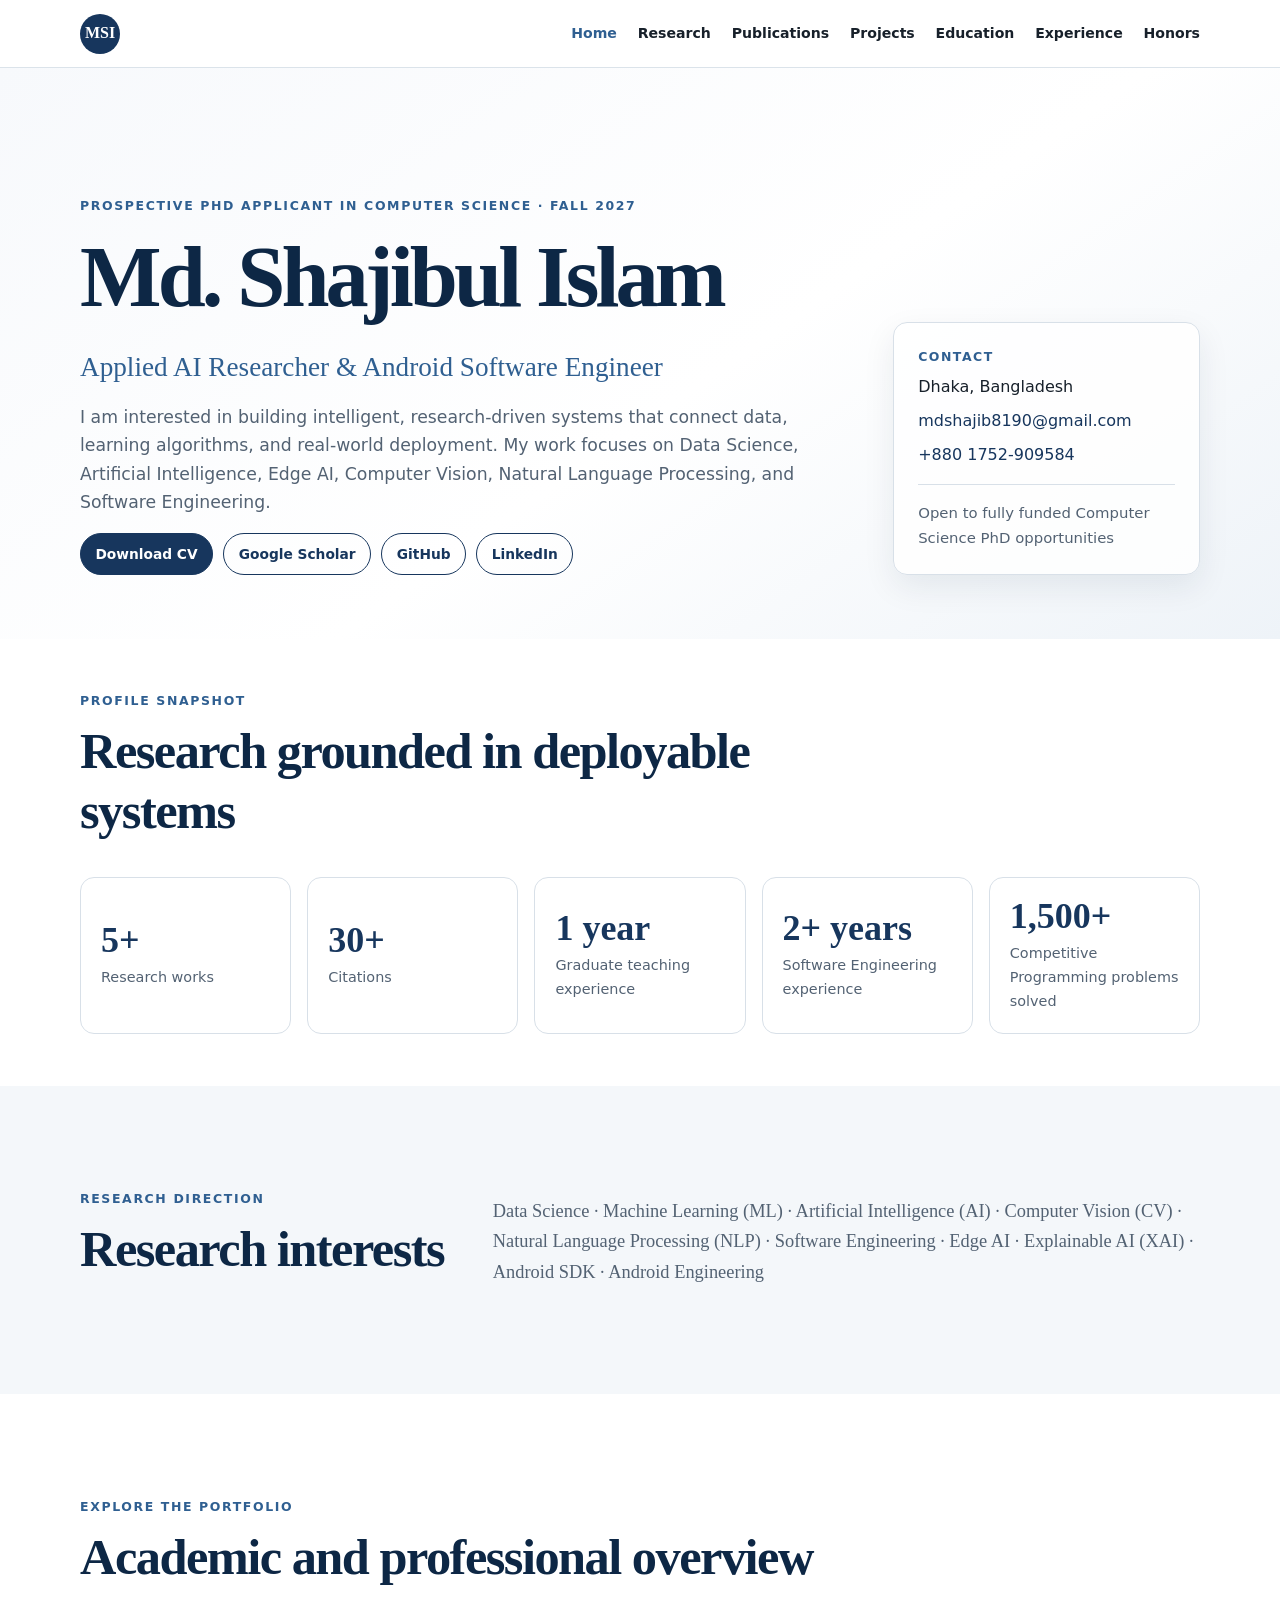
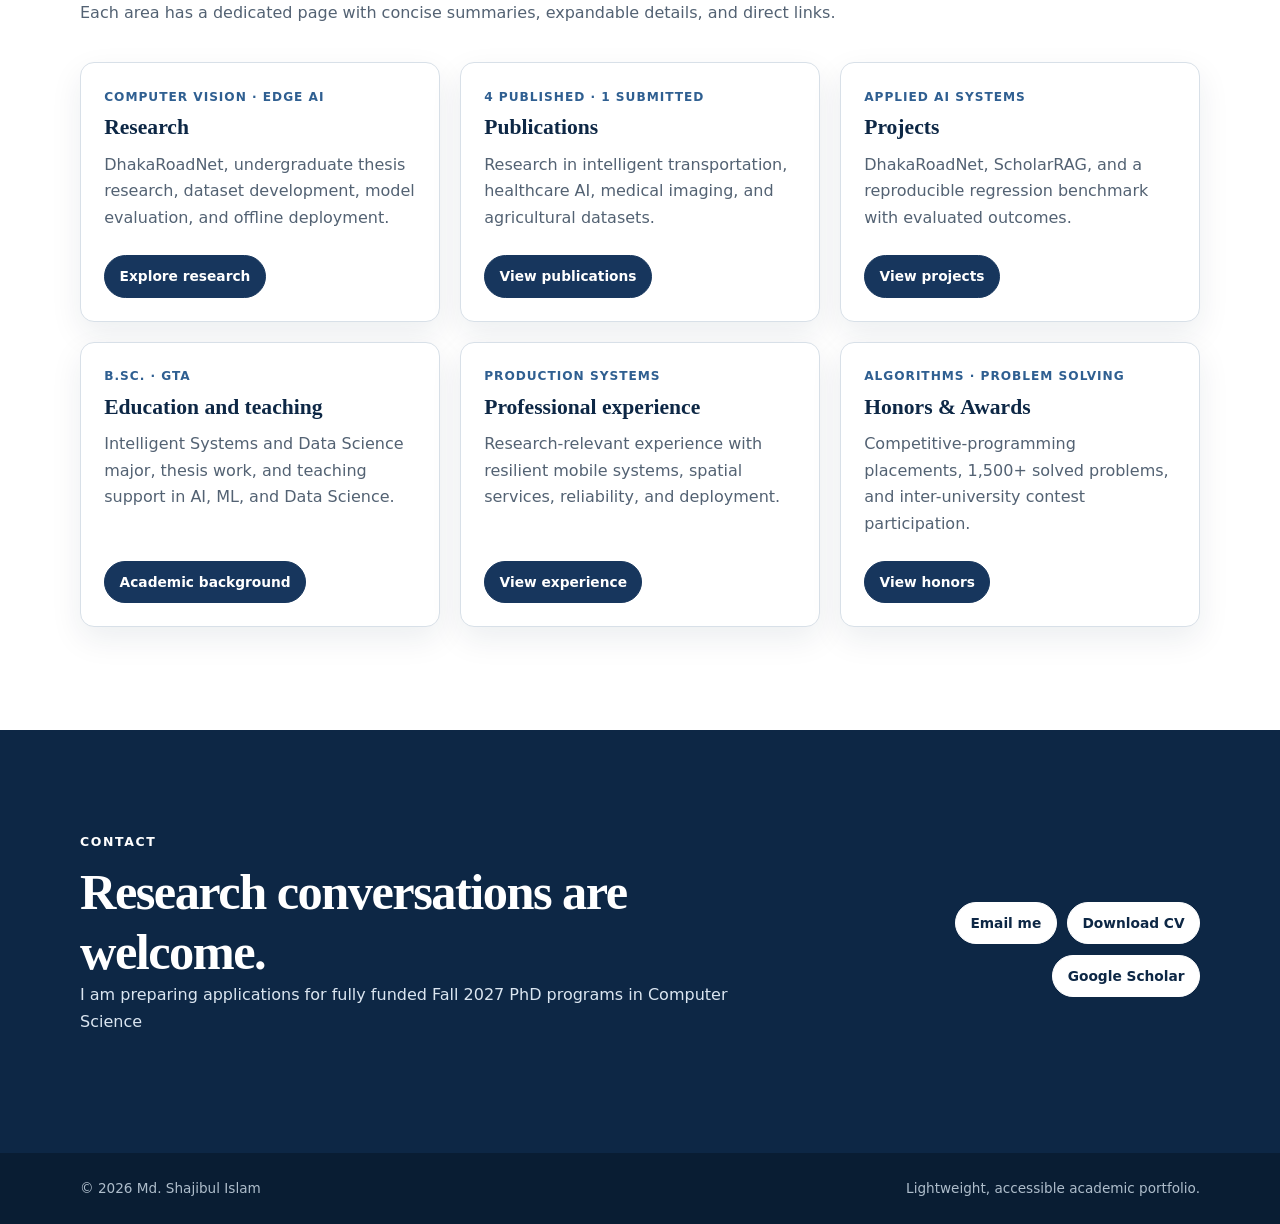
==== commit 2893bb99: "Refine portfolio content for clarity and specificity in academic applications" ====
--- a/index.html
+++ b/index.html
@@ -29,12 +29,12 @@
     <section class="hero">
       <div class="container hero-grid">
         <div>
-          <p class="eyebrow">Prospective PhD Applicant · Fall 2027</p>
+          <p class="eyebrow">Prospective PhD Applicant in Computer Science · Fall 2027</p>
           <h1>Md. Shajibul Islam</h1>
           <p class="hero-role">Applied AI Researcher &amp; Android Software Engineer</p>
-          <p class="hero-copy">I build research-driven AI systems from dataset creation and model evaluation to efficient, real-device deployment. My interests center on Data Science, AI, Edge AI, Computer Vision, NLP, and Software Engineering.</p>
+          <p class="hero-copy">I am interested in building intelligent, research-driven systems that connect data, learning algorithms, and real-world deployment. My work focuses on Data Science, Artificial Intelligence, Edge AI, Computer Vision, Natural Language Processing, and Software Engineering.</p>
           <div class="button-row hero-actions">
-            <a class="button primary" href="assets/Md_Shajibul_Islam_CV.pdf" target="_blank" rel="noopener">Download CV</a>
+            <a class="button primary" href="assets/Md_Shajibul_Islam_CV.pdf?v=20260620" target="_blank" rel="noopener">Download CV</a>
             <a class="button" href="https://scholar.google.com/citations?user=aDyQxyoAAAAJ&amp;hl=en" target="_blank" rel="noopener">Google Scholar</a>
             <a class="button" href="https://github.com/ShajibEwuCse19" target="_blank" rel="noopener">GitHub</a>
             <a class="button" href="https://www.linkedin.com/in/shajibewucse19/" target="_blank" rel="noopener">LinkedIn</a>
@@ -45,7 +45,7 @@
           <p>Dhaka, Bangladesh</p>
           <p><a href="mailto:mdshajib8190@gmail.com">mdshajib8190@gmail.com</a></p>
           <p><a href="tel:+8801752909584">+880 1752-909584</a></p>
-          <p class="availability">Open to fully funded CS/AI PhD opportunities in North America.</p>
+          <p class="availability">Open to fully funded Computer Science PhD opportunities</p>
         </aside>
       </div>
     </section>
@@ -57,11 +57,11 @@
           <h2 id="snapshot-title">Research grounded in deployable systems</h2>
         </div>
         <div class="stat-grid">
-          <article class="stat"><strong>4</strong><span>published research works</span></article>
-          <article class="stat"><strong>1</strong><span>submitted first-author manuscript</span></article>
-          <article class="stat"><strong>1 year</strong><span>graduate teaching experience</span></article>
-          <article class="stat"><strong>3+ years</strong><span>software engineering experience</span></article>
-          <article class="stat"><strong>1,500+</strong><span>programming problems solved</span></article>
+          <article class="stat"><strong>5+</strong><span>Research works</span></article>
+          <article class="stat"><strong>30+</strong><span>Citations</span></article>
+          <article class="stat"><strong>1 year</strong><span>Graduate teaching experience</span></article>
+          <article class="stat"><strong>2+ years</strong><span>Software Engineering experience</span></article>
+          <article class="stat"><strong>1,500+</strong><span>Competitive Programming problems solved</span></article>
         </div>
       </div>
     </section>
@@ -104,12 +104,12 @@
             <div class="button-row"><a class="button primary" href="education.html">Academic background</a></div>
           </article>
           <article class="summary-card">
-            <p class="summary-meta">Production systems</p><h3>Engineering experience</h3>
+            <p class="summary-meta">Production systems</p><h3>Professional experience</h3>
             <p>Research-relevant experience with resilient mobile systems, spatial services, reliability, and deployment.</p>
             <div class="button-row"><a class="button primary" href="experience.html">View experience</a></div>
           </article>
           <article class="summary-card">
-            <p class="summary-meta">Algorithms · Problem solving</p><h3>Honors</h3>
+            <p class="summary-meta">Algorithms · Problem solving</p><h3>Honors & Awards</h3>
             <p>Competitive-programming placements, 1,500+ solved problems, and inter-university contest participation.</p>
             <div class="button-row"><a class="button primary" href="honors.html">View honors</a></div>
           </article>
@@ -119,10 +119,10 @@
 
     <section class="section contact-section" id="contact" aria-labelledby="contact-title">
       <div class="container contact-layout">
-        <div><p class="eyebrow">Contact</p><h2 id="contact-title">Research conversations are welcome.</h2><p>I am preparing applications for fully funded Fall 2027 PhD programs in Computer Science and AI across North America.</p></div>
+        <div><p class="eyebrow">Contact</p><h2 id="contact-title">Research conversations are welcome.</h2><p>I am preparing applications for fully funded Fall 2027 PhD programs in Computer Science</p></div>
         <div class="button-row contact-actions">
           <a class="button light" href="mailto:mdshajib8190@gmail.com">Email me</a>
-          <a class="button light" href="assets/Md_Shajibul_Islam_CV.pdf" target="_blank" rel="noopener">Download CV</a>
+          <a class="button light" href="assets/Md_Shajibul_Islam_CV.pdf?v=20260620" target="_blank" rel="noopener">Download CV</a>
           <a class="button light" href="https://scholar.google.com/citations?user=aDyQxyoAAAAJ&amp;hl=en" target="_blank" rel="noopener">Google Scholar</a>
         </div>
       </div>
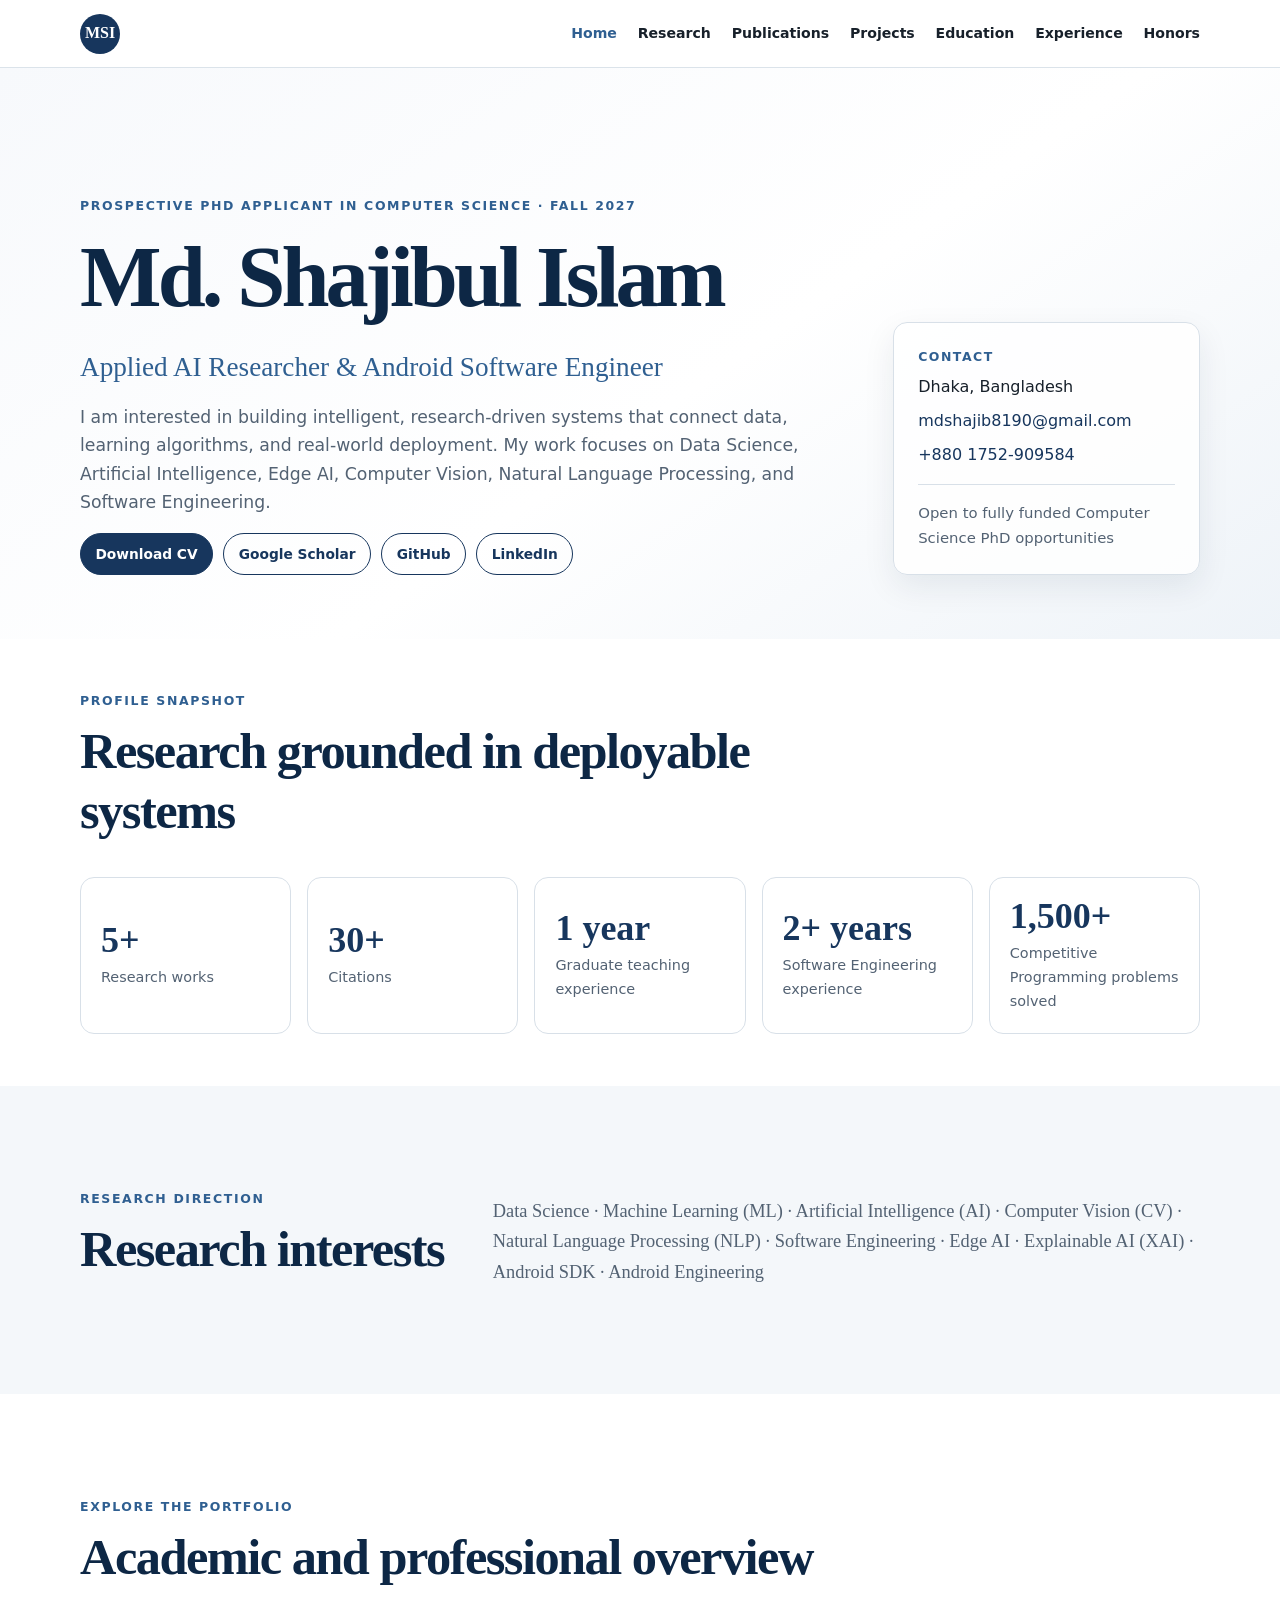
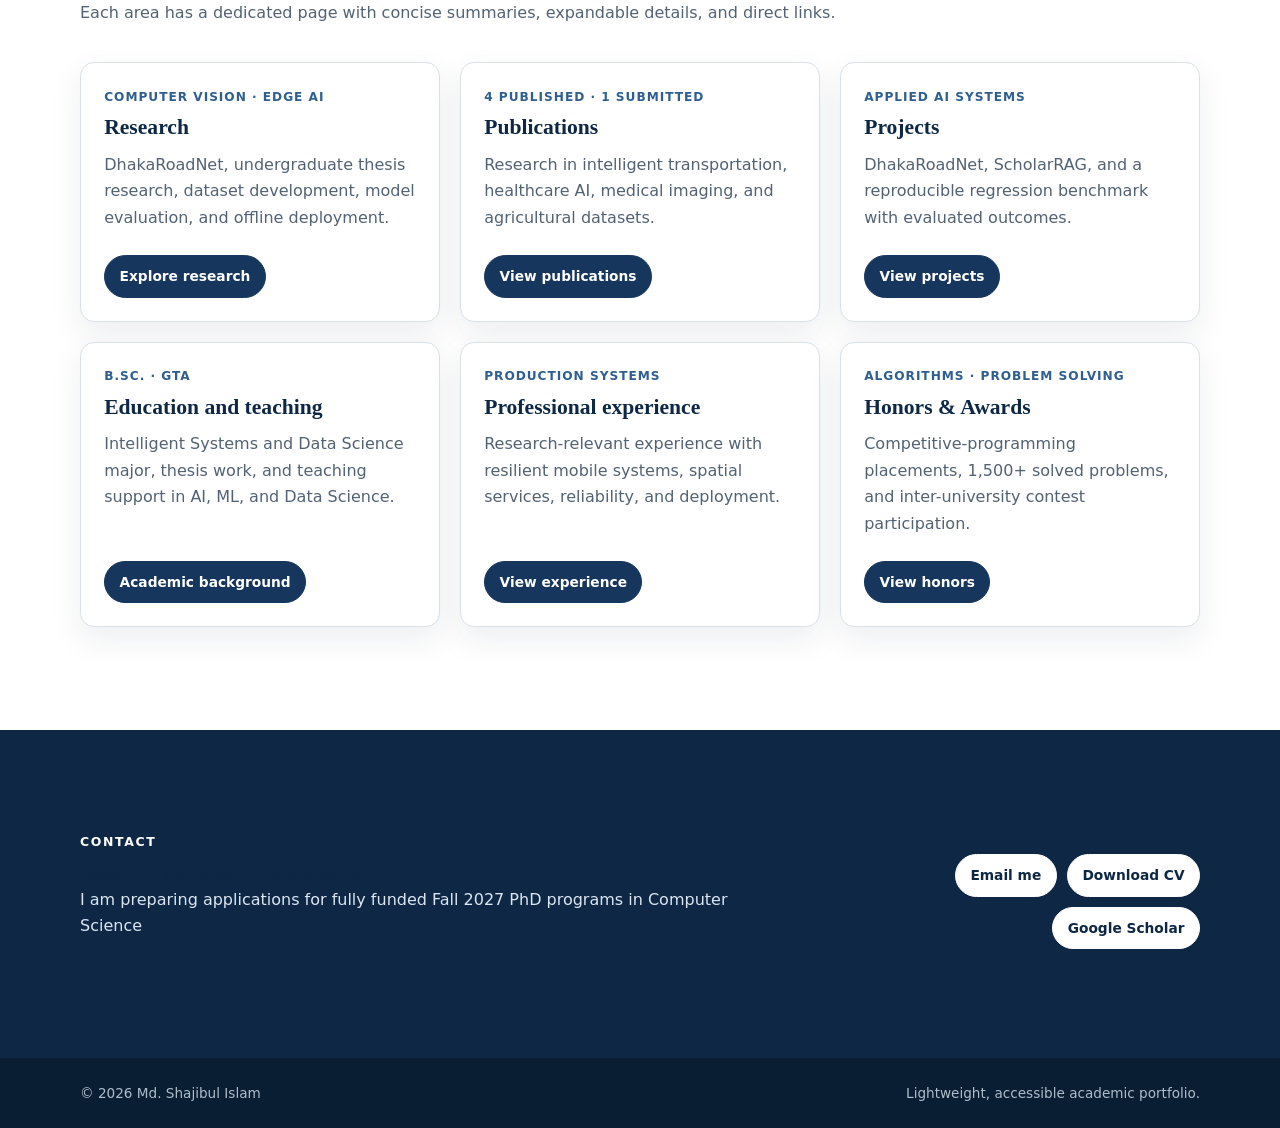
==== commit 0cf3ab17: "Update contact section heading and clarify PhD application status" ====
--- a/index.html
+++ b/index.html
@@ -119,7 +119,7 @@
 
     <section class="section contact-section" id="contact" aria-labelledby="contact-title">
       <div class="container contact-layout">
-        <div><p class="eyebrow">Contact</p><h2 id="contact-title">Research conversations are welcome.</h2><p>I am preparing applications for fully funded Fall 2027 PhD programs in Computer Science</p></div>
+        <div><p class="eyebrow">Contact</p><h3 id="contact-title">Research conversations are welcome</h3><p>I am preparing applications for fully funded Fall 2027 PhD programs in Computer Science</p></div>
         <div class="button-row contact-actions">
           <a class="button light" href="mailto:mdshajib8190@gmail.com">Email me</a>
           <a class="button light" href="assets/Md_Shajibul_Islam_CV.pdf?v=20260620" target="_blank" rel="noopener">Download CV</a>
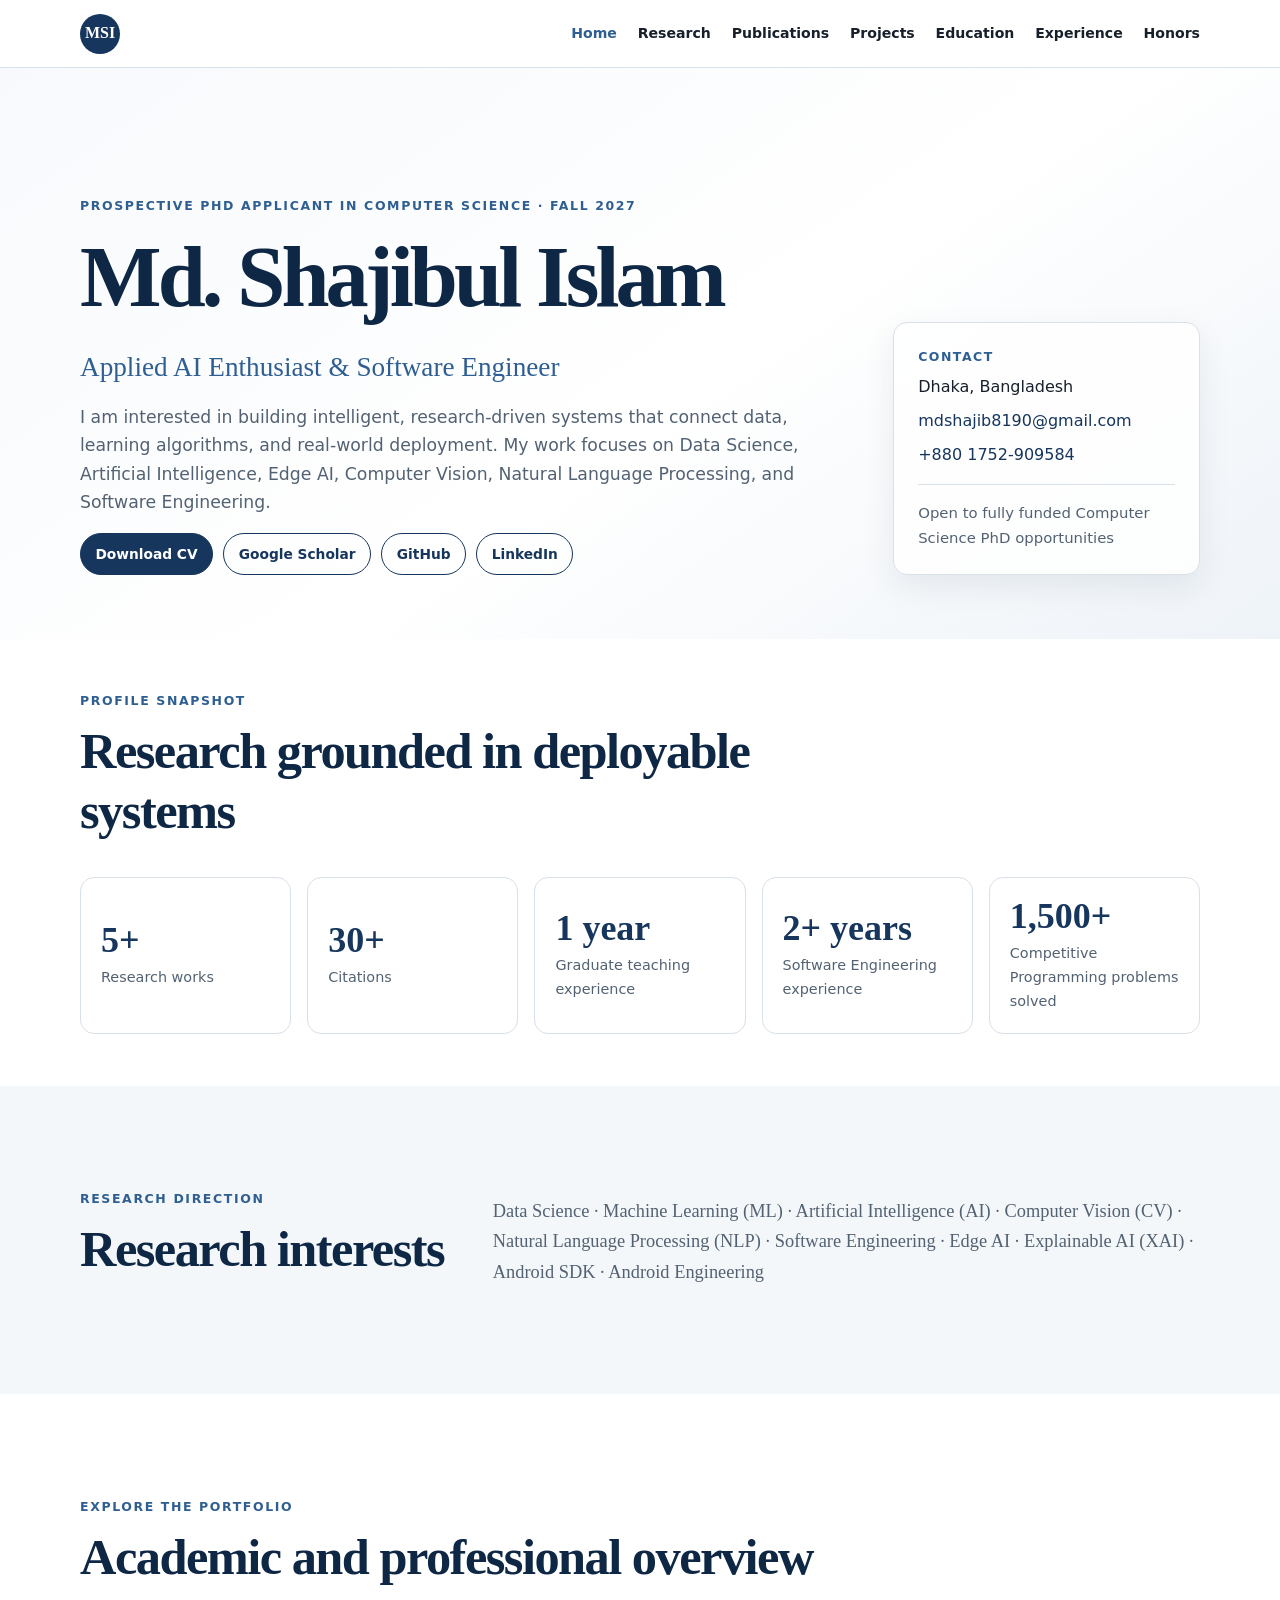
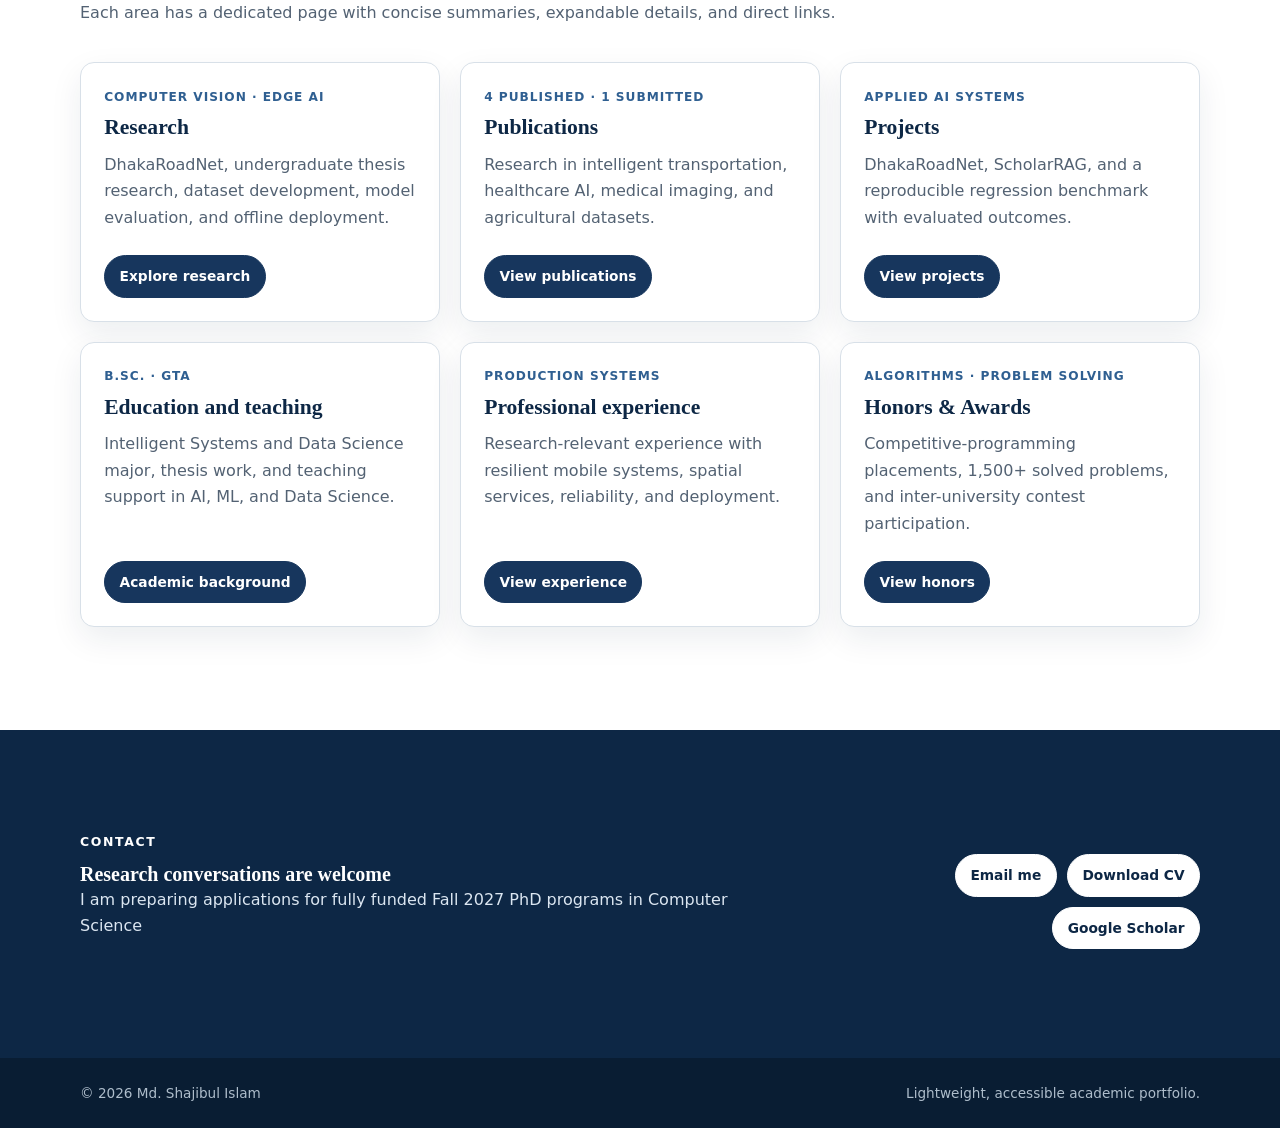
==== commit a9cab4c2: "Update hero section role description to reflect current focus on AI enthusiasm" ====
--- a/index.html
+++ b/index.html
@@ -31,7 +31,7 @@
         <div>
           <p class="eyebrow">Prospective PhD Applicant in Computer Science · Fall 2027</p>
           <h1>Md. Shajibul Islam</h1>
-          <p class="hero-role">Applied AI Researcher &amp; Android Software Engineer</p>
+          <p class="hero-role">Applied AI Enthusiast &amp; Software Engineer</p>
           <p class="hero-copy">I am interested in building intelligent, research-driven systems that connect data, learning algorithms, and real-world deployment. My work focuses on Data Science, Artificial Intelligence, Edge AI, Computer Vision, Natural Language Processing, and Software Engineering.</p>
           <div class="button-row hero-actions">
             <a class="button primary" href="assets/Md_Shajibul_Islam_CV.pdf?v=20260620" target="_blank" rel="noopener">Download CV</a>
--- a/styles.css
+++ b/styles.css
@@ -156,7 +156,7 @@
 .skills-details { margin-top: 1rem; }
 
 .contact-section { color: var(--white); background: var(--navy-dark); }
-.contact-section h2, .contact-section .eyebrow { color: var(--white); }
+.contact-section h2, .contact-section h3, .contact-section .eyebrow { color: var(--white); }
 .contact-section p { color: #dbe6f1; }
 .contact-layout { display: grid; grid-template-columns: minmax(0, 1.3fr) minmax(280px, 0.7fr); gap: 2rem; align-items: center; }
 .contact-actions { justify-content: flex-end; }
